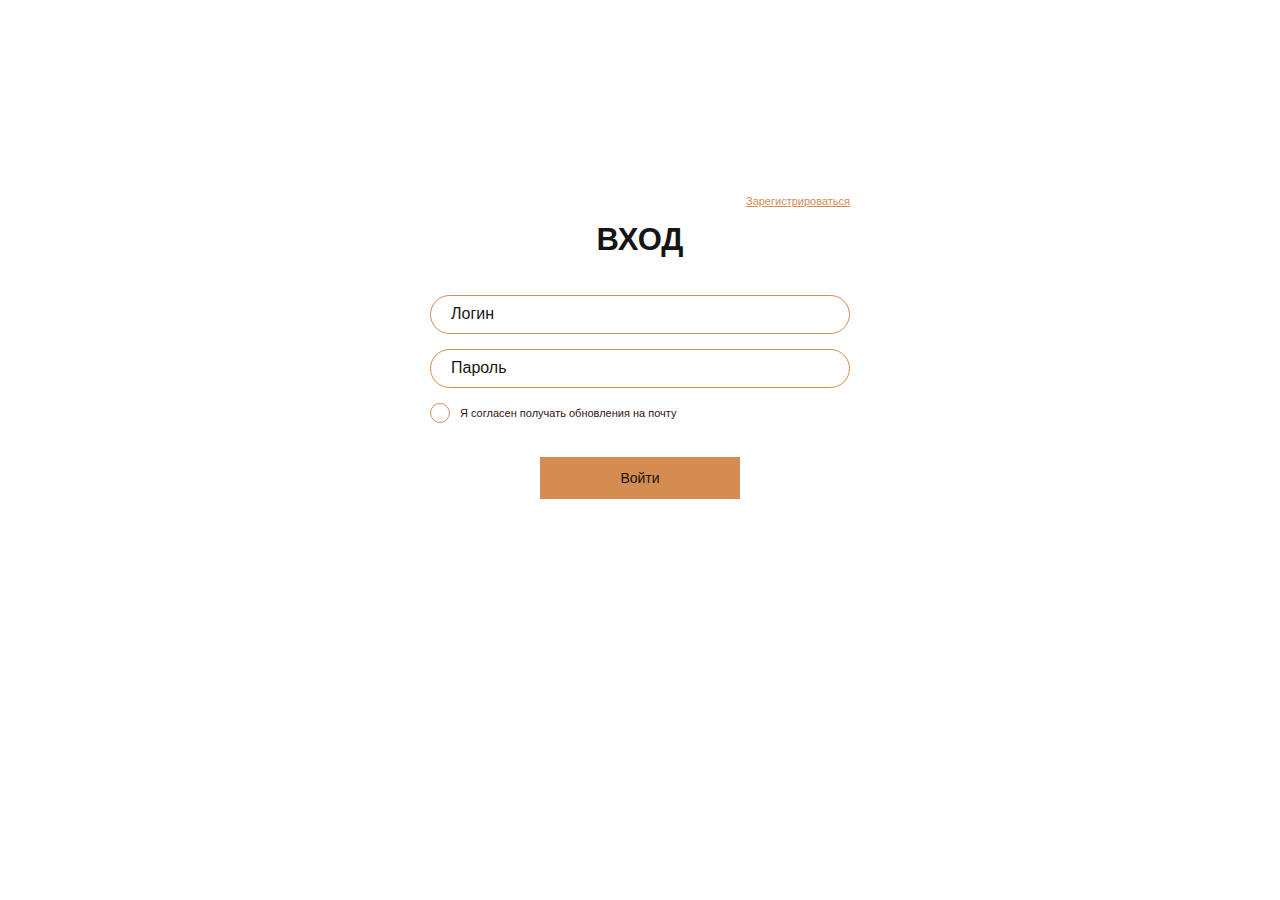
==== index.html @ 60647ccf "добавил логику JS" ====
<!DOCTYPE html>
<html lang="en">
  <head>
    <meta charset="UTF-8" />
    <meta http-equiv="X-UA-Compatible" content="IE=edge" />
    <meta name="viewport" content="width=device-width, initial-scale=1.0" />
    <link rel="stylesheet" href="/css/style.css" />
    <title>Document</title>
  </head>
  <body>
    <div class="entry" id="entry">
      <div class="entry-container">
        <form class="entry-form" action="" id="entry-form">
          <h1 class="entry-form__title">Вход</h1>
          <a
            class="entry-form__registration-link"
            href="/"
            id="entry-form__registration-link"
            >Зарегистрироваться</a
          >

          <div class="entry-form__input-block">
            <input
              class="entry-form__input entry-form__input--login"
              id="entry-form__input--login"
              type="email"
              placeholder="Логин" />

            <span
              class="entry-form__error entry-form__error--empty-log"
              id="entry-form__error--empty-log">
              Поле не должно быть пустым
            </span>
          </div>

          <div class="entry-form__input-block">
            <input
              class="entry-form__input entry-form__input--password"
              id="entry-form__input--password"
              type="password"
              placeholder="Пароль" />

            <span
              class="entry-form__error entry-form__error--empty-pass"
              id="entry-form__error--empty-pass">
              Поле не должно быть пустым
            </span>
          </div>

          <div class="entry-form__input-block entry-form__input-block--check">
            <input
              class="entry-form__input entry-form__input--checkbox"
              type="checkbox"
              id="entry-form__input--checkbox" />

            <label class="entry-form__label" for="entry-form__input--checkbox"
              >Я согласен получать обновления на почту</label
            >

            <span
              class="entry-form__error entry-form__error--empty-check"
              id="entry-form__error--empty-check">
              Поле не должно быть пустым
            </span>

            <span
              class="entry-form__error entry-form__error--wrong"
              id="entry-form__error--wrong">
              Логин или пароль неверен
            </span>
          </div>

          <button class="entry-form__btn" id="entry-form__btn">Войти</button>
        </form>
      </div>
    </div>

    <div class="registration" id="registration">
      <div class="registration-container">
        <form class="registration-form" action="" id="registration-form">
          <h1 class="registration-form__title">Регистрация</h1>
          <a
            class="registration-form__entry-link"
            href="/"
            id="registration-form__entry-link"
            >Авторизоваться</a
          >

          <div class="registration-form__input-block">
            <input
              class="registration-form__input registration-form__input--login"
              type="email"
              placeholder="Логин"
              id="registration-form__input--login" />

            <span
              class="registration-form__error registration-form__error--empty-log"
              id="registration-form__error--empty-log">
              Поле не должно быть пустым
            </span>

            <span
              class="registration-form__error registration-form__error--length-log"
              id="registration-form__error--length-log"
              >Логин должен содержать не менее 4-х символов</span
            >

            <span
            class="registration-form__error registration-form__error--valid-log"
            id="registration-form__error--valid-log"
            >Email невалидный</span
          >
          </div>

          <div class="registration-form__input-block">
            <input
              class="registration-form__input registration-form__input--pass"
              type="password"
              placeholder="Пароль"
              id="registration-form__input--pass" />

            <span
              class="registration-form__error registration-form__error--empty-pass"
              id="registration-form__error--empty-pass">
              Поле не должно быть пустым
            </span>

            <span
              class="registration-form__error registration-form__error--length-pass"
              id="registration-form__error--length-pass"
              >Пароль должен содержать не менее 4-х символов</span
            >
          </div>

          <div
            class="registration-form__input-block registration-form__input-block--check">
            <input
              class="registration-form__input registration-form__input--checkbox"
              type="checkbox"
              id="registration-form__input--checkbox" />

            <label
              class="registration-form__label"
              for="registration-form__input--checkbox"
              >Я согласен получать обновления на почту</label
            >

            <span
              class="registration-form__error registration-form__error--empty-check"
              id="registration-form__error--empty-check">
              Поле не должно быть пустым
            </span>
          </div>

          <button class="registration-form__btn" id="registration-form__btn">
            Зарегистрироваться
          </button>
        </form>
      </div>
    </div>
  </body>
  <script src="/scripts/index.js"></script>
</html>
---- css/style.css ----
body {
  background-image: url(/images/entry/entry_background.svg);
  background-repeat: no-repeat;
  background-position: center;
  background-attachment: fixed;
  background-size: cover;
}

@font-face {
  font-family: "Montserrat-Thin";
  src: url("/fonts/Montserrat-Thin.ttf");
}
@font-face {
  font-family: "Montserrat-Light";
  src: url("/fonts/Montserrat-Light.ttf");
}
@font-face {
  font-family: "Montserrat-Regular";
  src: url("/fonts/Montserrat-Regular.ttf");
}
@font-face {
  font-family: "Montserrat-Medium";
  src: url("/fonts/Montserrat-Medium.ttf");
}
@font-face {
  font-family: "Montserrat-Bold";
  src: url("/fonts/Montserrat-Bold.ttf");
}
.entry {
  display: block;
  position: fixed;
  top: 40%;
  left: 50%;
  transform: translate(-50%, -50%);
}
.entry-container {
  width: 460px;
}
.entry-form {
  padding: 35px 20px;
  position: relative;
  background-color: white;
}
.entry-form__title {
  margin: 0 0 36px;
  text-align: center;
  font-family: "Montserrat-Bold", sans-serif;
  font-style: normal;
  font-weight: 700;
  font-size: 31px;
  line-height: 38px;
  text-transform: uppercase;
  color: #161516;
}
.entry-form__registration-link {
  top: 9px;
  right: 20px;
  position: absolute;
  font-family: "Montserrat-Light", sans-serif;
  font-style: normal;
  font-weight: 300;
  font-size: 11px;
  line-height: 13px;
  text-decoration: underline;
  color: #d58c51;
}
.entry-form__input-block {
  position: relative;
}
.entry-form__input-block--check {
  margin-bottom: 30px;
}
.entry-form__input {
  display: block;
  margin-bottom: 15px;
  box-sizing: border-box;
  width: 100%;
  height: 39px;
  border: 1px solid #d58c51;
  border-radius: 61px;
  text-indent: 18px;
}
.entry-form__input--checkbox {
  position: absolute;
  z-index: -1;
  opacity: 0;
}
.entry-form__input--checkbox + label {
  display: inline-flex;
  align-items: center;
  -webkit-user-select: none;
     -moz-user-select: none;
      -ms-user-select: none;
          user-select: none;
}
.entry-form__input--checkbox + label::before {
  cursor: pointer;
  content: "";
  display: inline-block;
  width: 18px;
  height: 18px;
  flex-shrink: 0;
  flex-grow: 0;
  border: 1px solid #d58c51;
  border-radius: 50px;
  margin-right: 10px;
  background-repeat: no-repeat;
  background-position: center center;
  background-size: 50% 50%;
}
.entry-form__input--checkbox:checked + label::before {
  background-image: url(/images/entry/check_mark.png);
  background-size: 12px;
}
.entry-form__input::-moz-placeholder {
  font-family: "Montserrat-Regular", sans-serif;
  font-style: normal;
  font-weight: 400;
  font-size: 16px;
  line-height: 20px;
  color: #161516;
}
.entry-form__input:-ms-input-placeholder {
  font-family: "Montserrat-Regular", sans-serif;
  font-style: normal;
  font-weight: 400;
  font-size: 16px;
  line-height: 20px;
  color: #161516;
}
.entry-form__input::placeholder {
  font-family: "Montserrat-Regular", sans-serif;
  font-style: normal;
  font-weight: 400;
  font-size: 16px;
  line-height: 20px;
  color: #161516;
}
.entry-form__input:focus {
  outline: none;
}
.entry-form__error {
  position: absolute;
  top: 41px;
  left: 20px;
  font-family: "Montserrat-Regular", sans-serif;
  font-style: normal;
  font-weight: 400;
  font-size: 10px;
  line-height: 10px;
  color: #ff0b0b;
}
.entry-form__error--empty-log {
  display: none;
}
.entry-form__error--empty-pass {
  display: none;
}
.entry-form__error--empty-check {
  display: none;
  top: 25px;
}
.entry-form__error--wrong {
  display: none;
  top: 30px;
  left: 110px;
  font-size: 14px;
}
.entry-form__label {
  font-family: "Montserrat-Regular", sans-serif;
  font-style: normal;
  font-weight: 400;
  font-size: 11px;
  line-height: 13px;
  color: #301411;
}
.entry-form__btn {
  display: block;
  margin: 0 auto;
  width: 200px;
  height: 42px;
  border: none;
  background: #d58c51;
  font-family: "Montserrat-Regular", sans-serif;
  font-style: normal;
  font-weight: 400;
  font-size: 14px;
  line-height: 17px;
  color: #131313;
}

.registration {
  display: none;
  position: fixed;
  top: 40%;
  left: 50%;
  transform: translate(-50%, -50%);
}
.registration-container {
  width: 460px;
}
.registration-form {
  padding: 35px 20px;
  position: relative;
  background-color: white;
}
.registration-form__title {
  margin: 0 0 36px;
  text-align: center;
  font-family: "Montserrat-Bold", sans-serif;
  font-style: normal;
  font-weight: 700;
  font-size: 31px;
  line-height: 38px;
  text-transform: uppercase;
  color: #161516;
}
.registration-form__entry-link {
  top: 9px;
  right: 20px;
  position: absolute;
  font-family: "Montserrat-Light", sans-serif;
  font-style: normal;
  font-weight: 300;
  font-size: 11px;
  line-height: 13px;
  text-decoration: underline;
  color: #d58c51;
}
.registration-form__input-block {
  position: relative;
}
.registration-form__input-block--check {
  margin-bottom: 30px;
}
.registration-form__input {
  display: block;
  margin-bottom: 15px;
  box-sizing: border-box;
  width: 100%;
  height: 39px;
  border: 1px solid #d58c51;
  border-radius: 61px;
  text-indent: 18px;
}
.registration-form__input--checkbox {
  position: absolute;
  z-index: -1;
  opacity: 0;
}
.registration-form__input--checkbox + label {
  display: inline-flex;
  align-items: center;
  -webkit-user-select: none;
     -moz-user-select: none;
      -ms-user-select: none;
          user-select: none;
}
.registration-form__input--checkbox + label::before {
  cursor: pointer;
  content: "";
  display: inline-block;
  width: 18px;
  height: 18px;
  flex-shrink: 0;
  flex-grow: 0;
  border: 1px solid #d58c51;
  border-radius: 50px;
  margin-right: 10px;
  background-repeat: no-repeat;
  background-position: center center;
  background-size: 50% 50%;
}
.registration-form__input--checkbox:checked + label::before {
  background-image: url(/images/entry/check_mark.png);
  background-size: 12px;
}
.registration-form__input::-moz-placeholder {
  font-family: "Montserrat-Regular", sans-serif;
  font-style: normal;
  font-weight: 400;
  font-size: 16px;
  line-height: 20px;
  color: #161516;
}
.registration-form__input:-ms-input-placeholder {
  font-family: "Montserrat-Regular", sans-serif;
  font-style: normal;
  font-weight: 400;
  font-size: 16px;
  line-height: 20px;
  color: #161516;
}
.registration-form__input::placeholder {
  font-family: "Montserrat-Regular", sans-serif;
  font-style: normal;
  font-weight: 400;
  font-size: 16px;
  line-height: 20px;
  color: #161516;
}
.registration-form__input:focus {
  outline: none;
}
.registration-form__error {
  position: absolute;
  top: 41px;
  left: 20px;
  font-family: "Montserrat-Regular", sans-serif;
  font-style: normal;
  font-weight: 400;
  font-size: 10px;
  line-height: 10px;
  color: #ff0b0b;
}
.registration-form__error--empty-log {
  display: none;
}
.registration-form__error--empty-pass {
  display: none;
}
.registration-form__error--empty-check {
  display: none;
  top: 25px;
}
.registration-form__error--length-log {
  display: none;
}
.registration-form__error--length-pass {
  display: none;
}
.registration-form__error--valid-log {
  display: none;
}
.registration-form__label {
  font-family: "Montserrat-Regular", sans-serif;
  font-style: normal;
  font-weight: 400;
  font-size: 11px;
  line-height: 13px;
  color: #301411;
}
.registration-form__btn {
  display: block;
  margin: 0 auto;
  width: 200px;
  height: 42px;
  border: none;
  background: #d58c51;
  font-family: "Montserrat-Regular", sans-serif;
  font-style: normal;
  font-weight: 400;
  font-size: 14px;
  line-height: 17px;
  color: #131313;
}/*# sourceMappingURL=style.css.map */
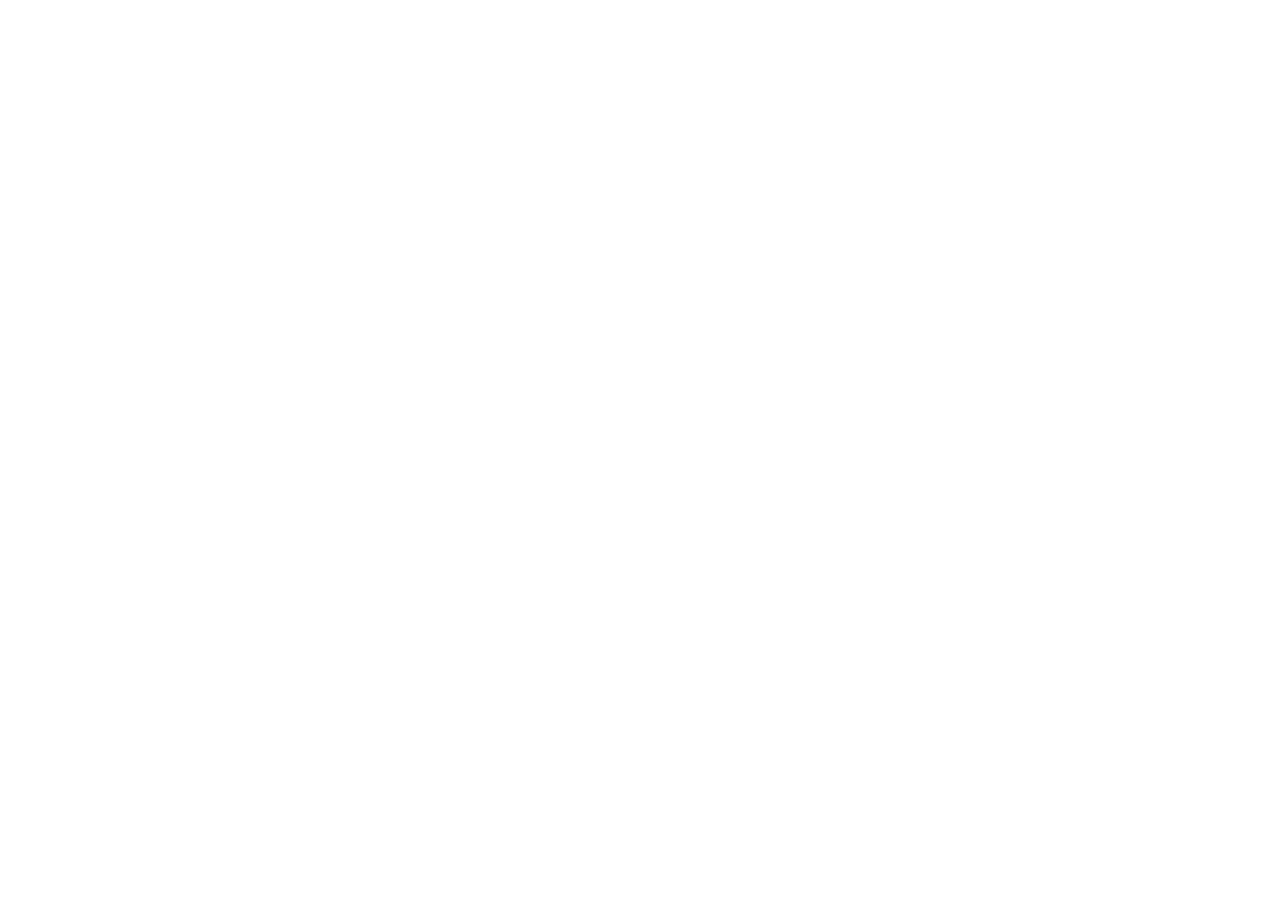
==== commit d77b5b2e: "сделать логику добавления товара в корзину и изменения кол-ва в корзине" ====
--- a/index.html
+++ b/index.html
@@ -8,156 +8,8 @@
     <title>Document</title>
   </head>
   <body>
-    <div class="entry" id="entry">
-      <div class="entry-container">
-        <form class="entry-form" action="" id="entry-form">
-          <h1 class="entry-form__title">Вход</h1>
-          <a
-            class="entry-form__registration-link"
-            href="/"
-            id="entry-form__registration-link"
-            >Зарегистрироваться</a
-          >
-
-          <div class="entry-form__input-block">
-            <input
-              class="entry-form__input entry-form__input--login"
-              id="entry-form__input--login"
-              type="email"
-              placeholder="Логин" />
-
-            <span
-              class="entry-form__error entry-form__error--empty-log"
-              id="entry-form__error--empty-log">
-              Поле не должно быть пустым
-            </span>
-          </div>
-
-          <div class="entry-form__input-block">
-            <input
-              class="entry-form__input entry-form__input--password"
-              id="entry-form__input--password"
-              type="password"
-              placeholder="Пароль" />
-
-            <span
-              class="entry-form__error entry-form__error--empty-pass"
-              id="entry-form__error--empty-pass">
-              Поле не должно быть пустым
-            </span>
-          </div>
-
-          <div class="entry-form__input-block entry-form__input-block--check">
-            <input
-              class="entry-form__input entry-form__input--checkbox"
-              type="checkbox"
-              id="entry-form__input--checkbox" />
-
-            <label class="entry-form__label" for="entry-form__input--checkbox"
-              >Я согласен получать обновления на почту</label
-            >
-
-            <span
-              class="entry-form__error entry-form__error--empty-check"
-              id="entry-form__error--empty-check">
-              Поле не должно быть пустым
-            </span>
-
-            <span
-              class="entry-form__error entry-form__error--wrong"
-              id="entry-form__error--wrong">
-              Логин или пароль неверен
-            </span>
-          </div>
-
-          <button class="entry-form__btn" id="entry-form__btn">Войти</button>
-        </form>
-      </div>
-    </div>
-
-    <div class="registration" id="registration">
-      <div class="registration-container">
-        <form class="registration-form" action="" id="registration-form">
-          <h1 class="registration-form__title">Регистрация</h1>
-          <a
-            class="registration-form__entry-link"
-            href="/"
-            id="registration-form__entry-link"
-            >Авторизоваться</a
-          >
-
-          <div class="registration-form__input-block">
-            <input
-              class="registration-form__input registration-form__input--login"
-              type="email"
-              placeholder="Логин"
-              id="registration-form__input--login" />
-
-            <span
-              class="registration-form__error registration-form__error--empty-log"
-              id="registration-form__error--empty-log">
-              Поле не должно быть пустым
-            </span>
-
-            <span
-              class="registration-form__error registration-form__error--length-log"
-              id="registration-form__error--length-log"
-              >Логин должен содержать не менее 4-х символов</span
-            >
-
-            <span
-            class="registration-form__error registration-form__error--valid-log"
-            id="registration-form__error--valid-log"
-            >Email невалидный</span
-          >
-          </div>
-
-          <div class="registration-form__input-block">
-            <input
-              class="registration-form__input registration-form__input--pass"
-              type="password"
-              placeholder="Пароль"
-              id="registration-form__input--pass" />
-
-            <span
-              class="registration-form__error registration-form__error--empty-pass"
-              id="registration-form__error--empty-pass">
-              Поле не должно быть пустым
-            </span>
-
-            <span
-              class="registration-form__error registration-form__error--length-pass"
-              id="registration-form__error--length-pass"
-              >Пароль должен содержать не менее 4-х символов</span
-            >
-          </div>
-
-          <div
-            class="registration-form__input-block registration-form__input-block--check">
-            <input
-              class="registration-form__input registration-form__input--checkbox"
-              type="checkbox"
-              id="registration-form__input--checkbox" />
-
-            <label
-              class="registration-form__label"
-              for="registration-form__input--checkbox"
-              >Я согласен получать обновления на почту</label
-            >
-
-            <span
-              class="registration-form__error registration-form__error--empty-check"
-              id="registration-form__error--empty-check">
-              Поле не должно быть пустым
-            </span>
-          </div>
-
-          <button class="registration-form__btn" id="registration-form__btn">
-            Зарегистрироваться
-          </button>
-        </form>
-      </div>
-    </div>
+    <div></div>
+    <div></div>
+    <div></div>
   </body>
-  <script src="/scripts/index.js"></script>
 </html>
--- a/css/style.css
+++ b/css/style.css
@@ -1,11 +1,3 @@
-body {
-  background-image: url(/images/entry/entry_background.svg);
-  background-repeat: no-repeat;
-  background-position: center;
-  background-attachment: fixed;
-  background-size: cover;
-}
-
 @font-face {
   font-family: "Montserrat-Thin";
   src: url("/fonts/Montserrat-Thin.ttf");
@@ -189,6 +181,14 @@
   color: #131313;
 }
 
+.entry-body {
+  background-image: url(/images/entry/entry_background.svg);
+  background-repeat: no-repeat;
+  background-position: center;
+  background-attachment: fixed;
+  background-size: cover;
+}
+
 .registration {
   display: none;
   position: fixed;
@@ -353,4 +353,496 @@
   font-size: 14px;
   line-height: 17px;
   color: #131313;
+}
+
+.body-menu {
+  background: #161516;
+}
+
+.header {
+  margin: 35px 0 75px;
+  padding-top: 10px;
+  background: #161516;
+  position: -webkit-sticky;
+  position: sticky;
+  z-index: 3;
+  top: 0;
+}
+.header-container {
+  display: flex;
+  justify-content: space-between;
+  align-items: center;
+  max-width: 1300px;
+  margin: 0 auto;
+}
+.header__btn-back {
+  display: none;
+  width: 32px;
+  height: 32px;
+  border: 1px solid #d58c51;
+  border-radius: 50px;
+  background-image: url(/images/basket/btn_back.svg);
+  background-position: center;
+  background-color: transparent;
+}
+.header__title {
+  margin: 0;
+  font-family: "Montserrat-Bold", sans-serif;
+  font-style: normal;
+  font-weight: 700;
+  font-size: 31px;
+  line-height: 38px;
+  text-transform: uppercase;
+  color: #ffffff;
+}
+.header__title--basket {
+  display: none;
+}
+.header__right-block {
+  display: flex;
+  align-items: center;
+  gap: 20px;
+}
+.header__basket {
+  display: flex;
+  align-items: center;
+  gap: 20px;
+}
+.header__list {
+  display: block;
+  text-align: end;
+}
+.header__amount-number {
+  font-family: "Montserrat-Medium", sans-serif;
+  font-style: normal;
+  font-weight: 500;
+  font-size: 17px;
+  line-height: 21px;
+  text-align: right;
+  color: #ffffff;
+}
+.header__amount-text {
+  padding-left: 5px;
+  font-family: "Montserrat-Medium", sans-serif;
+  font-style: normal;
+  font-weight: 500;
+  font-size: 17px;
+  line-height: 21px;
+  text-align: right;
+  color: #ffffff;
+}
+.header__sum-text {
+  font-family: "Montserrat-Medium", sans-serif;
+  font-style: normal;
+  font-weight: 500;
+  font-size: 17px;
+  line-height: 21px;
+  text-align: right;
+  color: #ffffff;
+}
+.header__sum-cost {
+  padding-left: 8px;
+  font-family: "Montserrat-Medium", sans-serif;
+  font-style: normal;
+  font-weight: 500;
+  font-size: 17px;
+  line-height: 21px;
+  text-align: right;
+  color: #ffffff;
+}
+.header__rubles {
+  padding-left: 8px;
+  font-family: "Montserrat-Medium", sans-serif;
+  font-style: normal;
+  font-weight: 500;
+  font-size: 17px;
+  line-height: 21px;
+  text-align: right;
+  color: #ffffff;
+}
+.header__basket-link {
+  display: block;
+}
+.header__logout-btn {
+  width: 200px;
+  height: 42px;
+  border: 1px solid #d58c51;
+  background: #161516;
+  font-family: "Montserrat-Regular", sans-serif;
+  font-style: normal;
+  font-weight: 400;
+  font-size: 14px;
+  line-height: 17px;
+  color: #d58c51;
+}
+
+.menu {
+  display: block;
+}
+.menu-container {
+  display: flex;
+  flex-wrap: wrap;
+  justify-content: center;
+  max-width: 1300px;
+  margin: 0 auto;
+  gap: 15px;
+}
+.menu__dish {
+  position: relative;
+  width: 312px;
+  height: 552px;
+  box-sizing: border-box;
+  margin-bottom: 20px;
+  padding: 43px 20px 32px;
+  border: 1px solid #d58c51;
+}
+.menu__dish-img {
+  margin-bottom: 30px;
+}
+.menu__dish-title {
+  margin: 0 0 10px;
+  font-family: "Montserrat-Medium", sans-serif;
+  font-style: normal;
+  font-weight: 500;
+  font-size: 17px;
+  line-height: 21px;
+  color: #ffffff;
+}
+.menu__dish-description {
+  margin: 0;
+  font-family: "Montserrat-Regular", sans-serif;
+  font-style: normal;
+  font-weight: 400;
+  font-size: 14px;
+  line-height: 17px;
+  color: #ffffff;
+}
+.menu__dish-price {
+  display: flex;
+  gap: 140px;
+  align-items: center;
+  position: absolute;
+  bottom: 35px;
+}
+.menu__dish-cost {
+  font-family: "Montserrat-Medium", sans-serif;
+  font-style: normal;
+  font-weight: 500;
+  font-size: 17px;
+  line-height: 21px;
+  color: #ffffff;
+}
+.menu__dish-weight {
+  font-family: "Montserrat-Regular", sans-serif;
+  font-style: normal;
+  font-weight: 400;
+  font-size: 14px;
+  line-height: 17px;
+  color: #ffffff;
+}
+.menu__dish-add {
+  width: 30px;
+  height: 30px;
+  background: #161516;
+  background-image: url(/images/menu/add_btn.svg);
+  border: 2px solid white;
+  border-radius: 50px;
+  background-position: center;
+}
+.menu__dish-add:hover {
+  background-color: #d58c51;
+}
+
+.basket {
+  display: none;
+}
+.basket-container {
+  max-width: 1300px;
+  margin: 0 auto;
+}
+.basket-list {
+  max-width: 1000px;
+  margin: 0 auto;
+}
+.basket-dish {
+  display: flex;
+  justify-content: space-between;
+  align-items: center;
+  margin-bottom: 30px;
+}
+.basket-dish__left-block {
+  display: flex;
+  align-items: center;
+  gap: 100px;
+}
+.basket-dish__img {
+  width: 122px;
+  height: 122px;
+}
+.basket-dish__title {
+  font-family: "Montserrat-Medium", sans-serif;
+  font-style: normal;
+  font-weight: 500;
+  font-size: 17px;
+  line-height: 21px;
+  color: #ffffff;
+}
+.basket-dish__right-block {
+  display: flex;
+  align-items: center;
+  gap: 15px;
+}
+.basket-dish__amount {
+  font-family: "Montserrat-Regular", sans-serif;
+  font-style: normal;
+  font-weight: 400;
+  font-size: 18px;
+  line-height: 22px;
+  color: #d58c51;
+}
+.basket-dish__plus {
+  width: 30px;
+  height: 30px;
+  background: #161516;
+  background-image: url(/images/basket/btn_plus.png);
+  border: 2px solid #d58c51;
+  border-radius: 50px;
+  background-position: center;
+}
+.basket-dish__plus:hover {
+  width: 30px;
+  height: 30px;
+  background: #d58c51;
+  background-image: url(/images/basket/btn_plus-hover.png);
+  border: 2px solid white;
+  border-radius: 50px;
+  background-position: center;
+}
+.basket-dish__amount-number {
+  width: 30px;
+  text-align: center;
+  font-family: "Montserrat-Regular", sans-serif;
+  font-style: normal;
+  font-weight: 400;
+  font-size: 18px;
+  line-height: 22px;
+  color: #d58c51;
+}
+.basket-dish__minus {
+  width: 30px;
+  height: 30px;
+  background: #161516;
+  background-image: url(/images/basket/btn_minus.png);
+  border: 2px solid #d58c51;
+  border-radius: 50px;
+  background-position: center;
+}
+.basket-dish__minus:hover {
+  width: 30px;
+  height: 30px;
+  background: #d58c51;
+  background-image: url(/images/basket/btn_minus-hover.png);
+  border: 2px solid white;
+  border-radius: 50px;
+  background-position: center;
+}
+.basket-dish__unit {
+  font-family: "Montserrat-Regular", sans-serif;
+  font-style: normal;
+  font-weight: 400;
+  font-size: 18px;
+  line-height: 22px;
+  color: #d58c51;
+}
+.basket-dish__price-text {
+  font-family: "Montserrat-Regular", sans-serif;
+  font-style: normal;
+  font-weight: 400;
+  font-size: 18px;
+  line-height: 22px;
+  color: #d58c51;
+}
+.basket-dish__price {
+  font-family: "Montserrat-Regular", sans-serif;
+  font-style: normal;
+  font-weight: 400;
+  font-size: 18px;
+  line-height: 22px;
+  color: #d58c51;
+}
+.basket-dish__rubles {
+  font-family: "Montserrat-Regular", sans-serif;
+  font-style: normal;
+  font-weight: 400;
+  font-size: 18px;
+  line-height: 22px;
+  color: #d58c51;
+}
+.basket-dish__sum-text {
+  font-family: "Montserrat-Regular", sans-serif;
+  font-style: normal;
+  font-weight: 400;
+  font-size: 18px;
+  line-height: 22px;
+  color: #d58c51;
+}
+.basket-dish__sum {
+  font-family: "Montserrat-Regular", sans-serif;
+  font-style: normal;
+  font-weight: 400;
+  font-size: 18px;
+  line-height: 22px;
+  color: #d58c51;
+}
+.basket-dish__btn-del {
+  width: 30px;
+  height: 30px;
+  background-image: url(/images/basket/btn_del.png);
+  background-position: center;
+  border: 2px solid #d58c51;
+  border-radius: 50px;
+  background-color: #161516;
+  background-size: 17px;
+  background-repeat: no-repeat;
+}
+.basket-dish__btn-del:hover {
+  width: 30px;
+  height: 30px;
+  background-image: url(/images/basket/btn_del-hover.png);
+  background-position: center;
+  border: 2px solid white;
+  border-radius: 50px;
+  background-color: #d58c51;
+  background-size: 17px;
+  background-repeat: no-repeat;
+}
+.basket-order {
+  display: flex;
+  justify-content: center;
+  align-items: center;
+  position: -webkit-sticky;
+  position: sticky;
+  gap: 360px;
+  background: #161516;
+  z-index: 3;
+  bottom: 0;
+  padding: 25px 0;
+}
+.basket-order__title {
+  margin-right: 16px;
+  font-family: "Montserrat-Regular", sans-serif;
+  font-style: normal;
+  font-weight: 400;
+  font-size: 21px;
+  line-height: 26px;
+  text-transform: uppercase;
+  color: #ffffff;
+}
+.basket-order__sum {
+  font-family: "Montserrat-Regular", sans-serif;
+  font-style: normal;
+  font-weight: 400;
+  font-size: 18px;
+  line-height: 22px;
+  color: #d58c51;
+}
+.basket-order__sum-rubles {
+  font-family: "Montserrat-Regular", sans-serif;
+  font-style: normal;
+  font-weight: 400;
+  font-size: 18px;
+  line-height: 22px;
+  color: #d58c51;
+}
+.basket-order__btn-order {
+  width: 200px;
+  height: 42px;
+  background-color: #d58c51;
+  font-family: "Montserrat-Regular", sans-serif;
+  font-style: normal;
+  font-weight: 400;
+  font-size: 14px;
+  line-height: 17px;
+  color: #131313;
+}
+
+.line {
+  display: none;
+  margin: -10px 0px 0px 0px;
+  width: 100%;
+  border-color: #d58c51;
+  position: -webkit-sticky;
+  position: sticky;
+  z-index: 3;
+  bottom: 92px;
+}
+
+.info {
+  display: none;
+  padding-top: 50px;
+}
+.info-container {
+  max-width: 1300px;
+  margin: 0 auto;
+}
+.info-main {
+  display: flex;
+  justify-content: center;
+  align-items: center;
+  gap: 200px;
+}
+.info-main__dish-img {
+  width: 501px;
+  height: 503px;
+}
+.info-dish__title {
+  margin-bottom: 21px;
+  font-family: "Montserrat-Medium", sans-serif;
+  font-style: normal;
+  font-weight: 500;
+  font-size: 30px;
+  line-height: 37px;
+  color: #d58c51;
+}
+.info-dish__description {
+  margin-bottom: 50px;
+  font-family: "Montserrat-Regular", sans-serif;
+  font-style: normal;
+  font-weight: 400;
+  font-size: 14px;
+  line-height: 17px;
+  color: #ffffff;
+}
+.info-dish__order {
+  display: flex;
+  align-items: center;
+  gap: 68px;
+}
+.info-dish__cost {
+  font-family: "Montserrat-Medium", sans-serif;
+  font-style: normal;
+  font-weight: 500;
+  font-size: 23px;
+  line-height: 28px;
+  color: #ffffff;
+}
+.info-dish__weight {
+  font-family: "Montserrat-Regular", sans-serif;
+  font-style: normal;
+  font-weight: 400;
+  font-size: 18px;
+  line-height: 22px;
+  color: #ffffff;
+}
+.info-dish__add-btn {
+  width: 200px;
+  height: 42px;
+  background: #d58c51;
+  font-family: "Montserrat-Regular", sans-serif;
+  font-style: normal;
+  font-weight: 400;
+  font-size: 14px;
+  line-height: 17px;
+  border: none;
+  color: #131313;
 }/*# sourceMappingURL=style.css.map */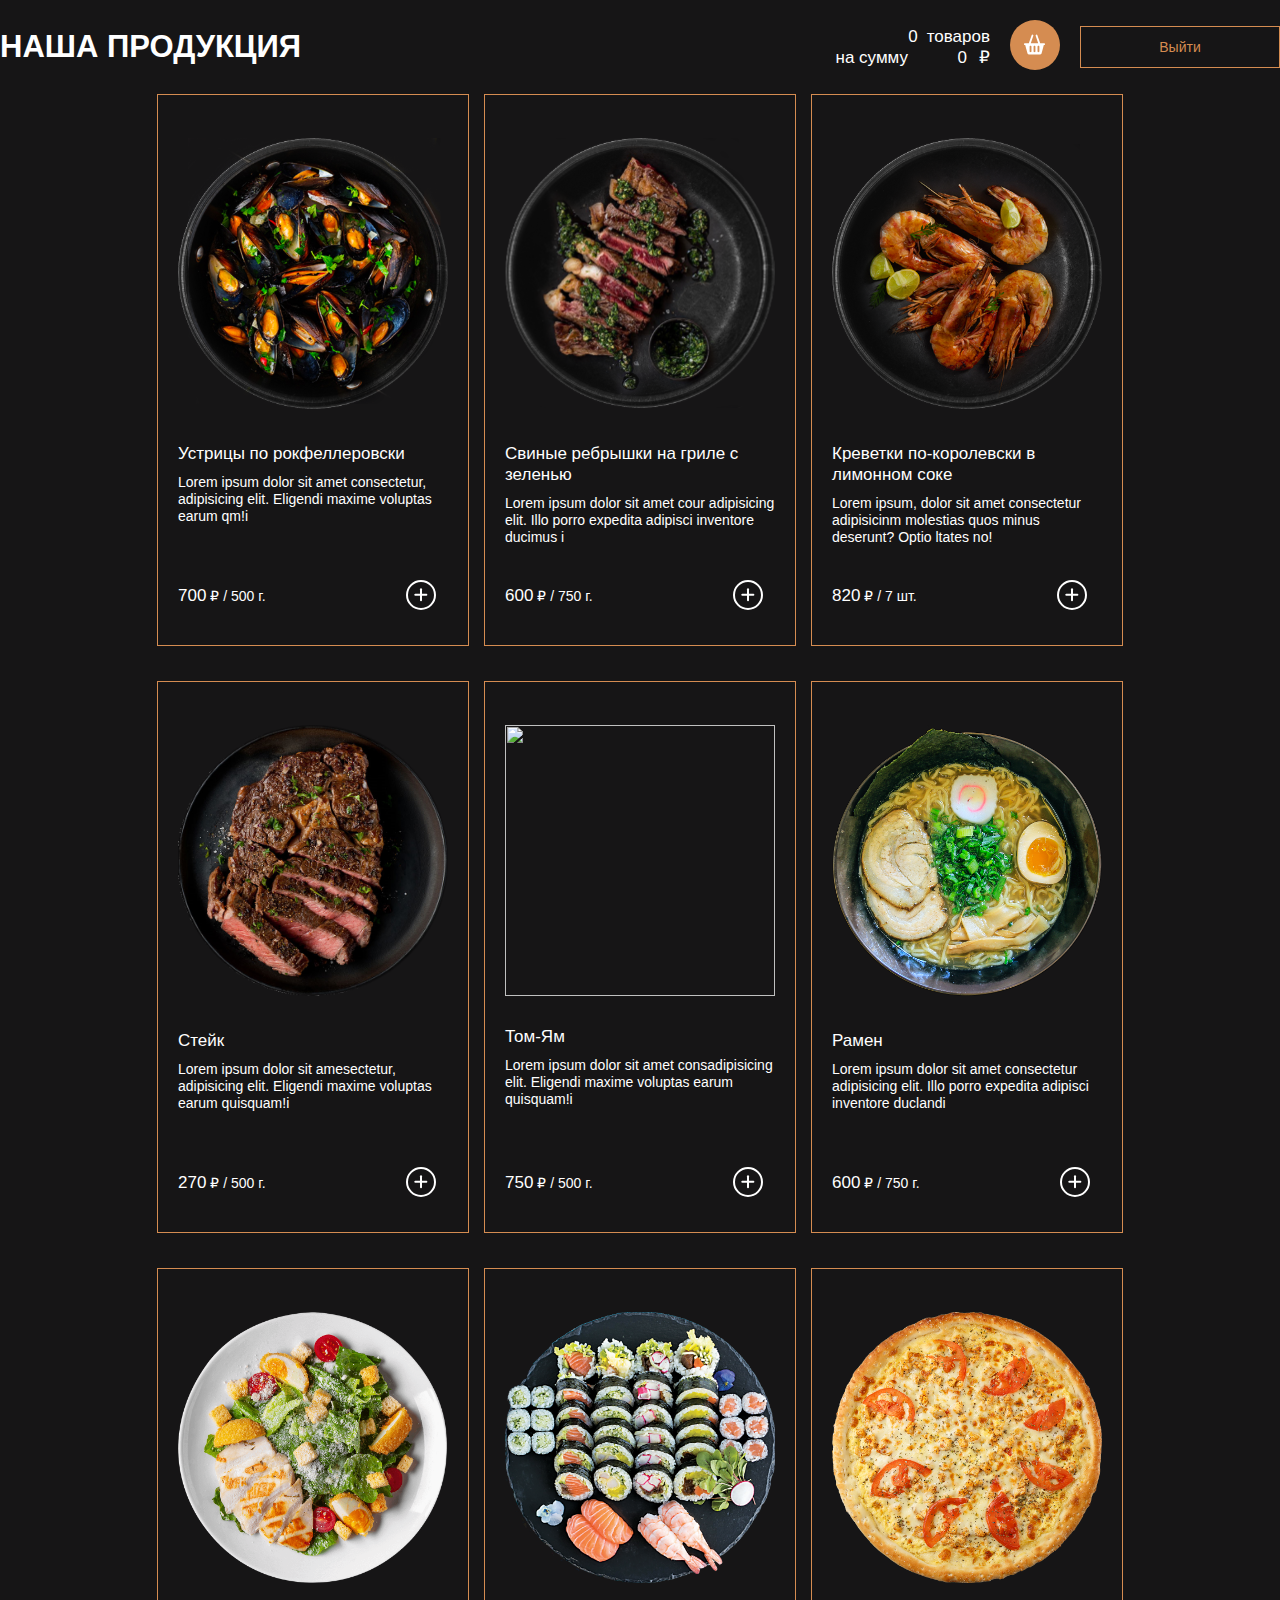
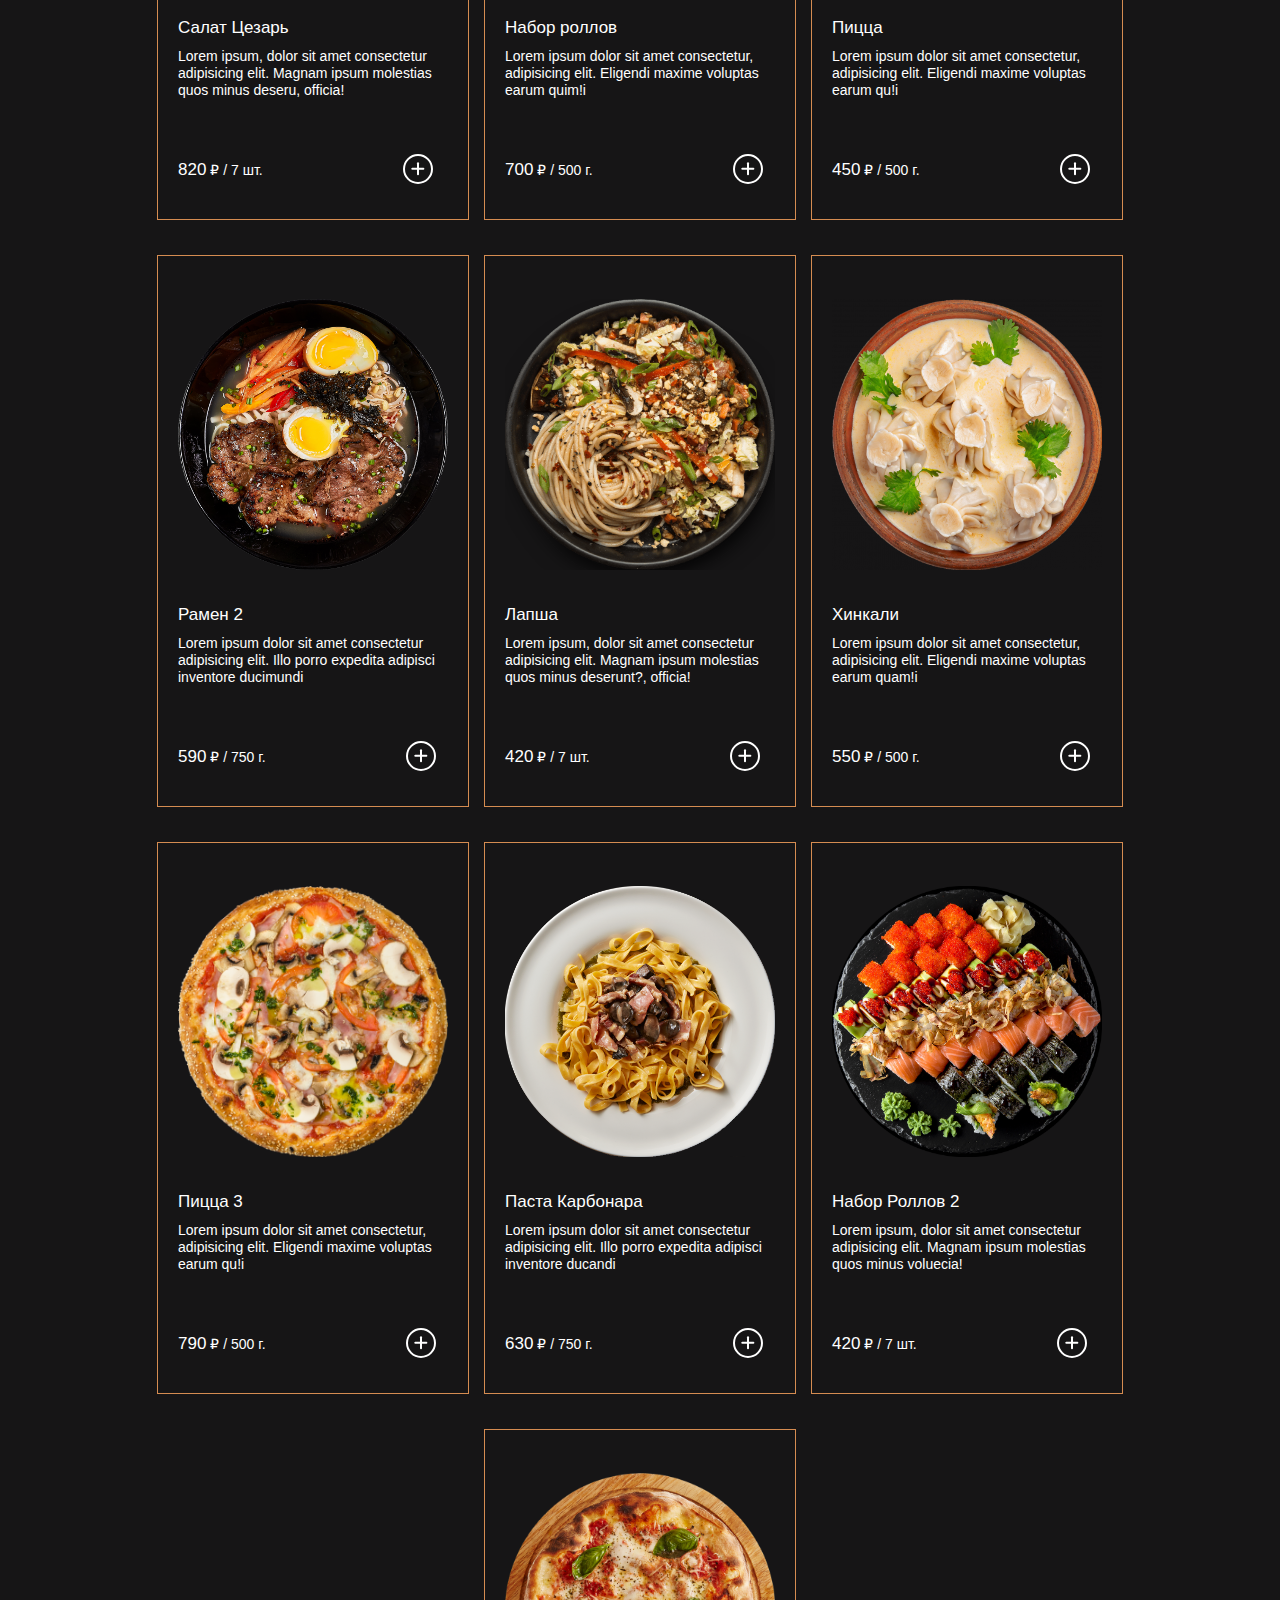
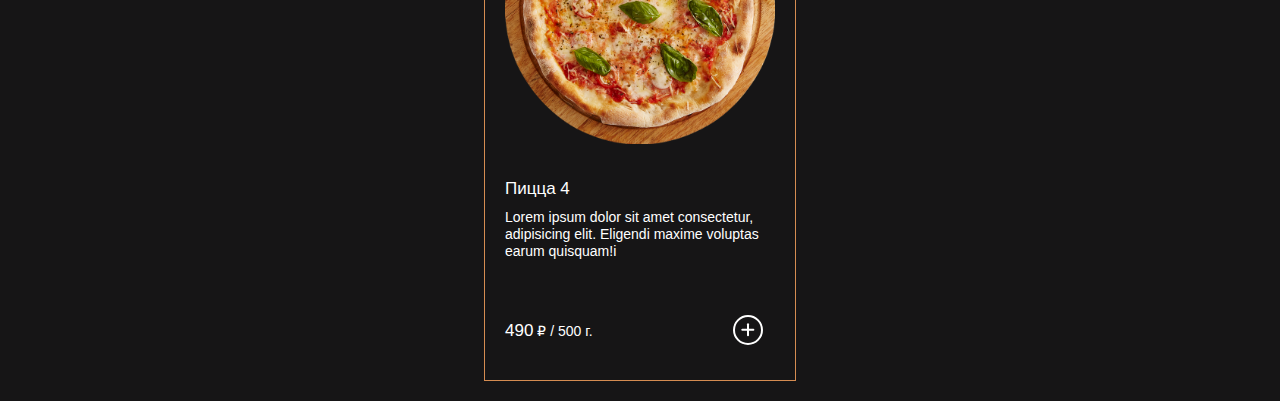
==== commit ba8771d2: "1) доделал счетчик + счетчик общей суммы. 2) Отслеживание пустой корзины. 3) Рендер блюд из файла js" ====
--- a/index.html
+++ b/index.html
@@ -7,9 +7,115 @@
     <link rel="stylesheet" href="/css/style.css" />
     <title>Document</title>
   </head>
-  <body>
-    <div></div>
-    <div></div>
-    <div></div>
+  <body class="body-menu body-info body-basket">
+    <header class="header">
+      <div class="header-container">
+        <button class="header__btn-back"></button>
+        <h1 class="header__title">наша продукция</h1>
+        <h1 class="header__title header__title--basket">
+          Корзина с выбранными товарами
+        </h1>
+
+        <div class="header__right-block">
+          <div class="header__basket">
+            <div class="header__list">
+              <div class="header__amount">
+                <span class="header__amount-number" data-counter></span>
+                <span class="header__amount-text">товаров</span>
+              </div>
+
+              <div class="header__sum">
+                <span class="header__sum-text">на сумму</span>
+                <span class="header__sum-cost"></span>
+                <span class="header__rubles">₽</span>
+              </div>
+            </div>
+
+            <a class="header__basket-link">
+              <img
+                class="header__basket-link--img"
+                src="/images/menu/basket_btn_img.svg"
+                alt="" />
+            </a>
+          </div>
+
+          <button class="header__logout-btn">Выйти</button>
+        </div>
+      </div>
+    </header>
+
+    <main class="menu">
+      <div class="menu-container"></div>
+    </main>
+
+    <!--______________________ Окно блюда _______________________________-->
+    <div class="info">
+      <div class="info-container">
+        <div class="info-main">
+          <img
+            class="info-main__dish-img"
+            src="/images/menu/dish_2.svg"
+            alt="" />
+
+          <div class="info-dish">
+            <h2 class="info-dish__title">Свиные ребрышки на гриле</h2>
+            <p class="info-dish__description">
+              Не следует, однако забывать, что консультация с широким активом
+              представляет собой интересный эксперимент проверки новых
+              предложений. Не следует, однако забывать, что сложившаяся
+              структура организации позволяет оценить значение новых
+              предложений. Разнообразный и богатый опыт начало повседневной
+              работы по формированию позиции требуют от нас анализа позиций.Не
+              следует, однако забывать, что консультация с широким активом
+              представляет собой интересный эксперимент проверки новых
+              предложений. Не следует, однако забывать, что сложившаяся
+              структура организации позволяет оценить значение новых
+              предложений.
+            </p>
+
+            <div class="info-dish__order">
+              <div class="info-dish__params">
+                <span class="info-dish__cost">1 600 ₽</span>
+                <span class="info-dish__weight"> / 750 г.</span>
+              </div>
+              <button class="info-dish__add-btn">В корзину</button>
+            </div>
+          </div>
+        </div>
+      </div>
+    </div>
+
+    <!-- _____________________Страница корзины______________________________ -->
+    <div class="basket">
+      <div class="basket-container">
+        <div class="basket-empty">
+          <img
+            class="basket-empty__img"
+            src="/images/basket/basket-empty.png"
+            alt="" />
+          <h2 class="basket-empty__title">Корзина пуста</h2>
+        </div>
+
+        <div class="basket-list"></div>
+        <hr class="line" />
+        <footer class="basket-order">
+          <div class="basket-order__cost">
+            <span class="basket-order__title">Заказ на сумму:</span>
+            <span class="basket-order__sum"></span>
+            <span class="basket-order__sum-rubles">₽</span>
+          </div>
+
+          <button class="basket-order__btn-order">Оформить заказ</button>
+        </footer>
+      </div>
+    </div>
+
+    <script src="./scripts/components/menu.js"></script>
+    <script src="/scripts/components/switchers.js"></script>
+    <script src="/scripts/components/newLogic.js"></script>
+
+    <!-- <script src="/scripts/components/counter.js"></script>
+    <script src="/scripts/components/dish-info.js"></script>
+    <script src="/scripts/components/basket.js"></script> -->
   </body>
 </html>
--- a/css/style.css
+++ b/css/style.css
@@ -356,12 +356,13 @@
 }
 
 .body-menu {
+  margin: 0;
+  display: block;
   background: #161516;
 }
 
 .header {
-  margin: 35px 0 75px;
-  padding-top: 10px;
+  padding: 20px 0px;
   background: #161516;
   position: -webkit-sticky;
   position: sticky;
@@ -385,6 +386,9 @@
   background-position: center;
   background-color: transparent;
 }
+.header__btn-back:hover {
+  cursor: pointer;
+}
 .header__title {
   margin: 0;
   font-family: "Montserrat-Bold", sans-serif;
@@ -441,7 +445,8 @@
   color: #ffffff;
 }
 .header__sum-cost {
-  padding-left: 8px;
+  display: inline-block;
+  width: 55px;
   font-family: "Montserrat-Medium", sans-serif;
   font-style: normal;
   font-weight: 500;
@@ -462,6 +467,10 @@
 }
 .header__basket-link {
   display: block;
+}
+.header__basket-link:hover {
+  cursor: pointer;
+  opacity: 0.7;
 }
 .header__logout-btn {
   width: 200px;
@@ -474,6 +483,12 @@
   font-size: 14px;
   line-height: 17px;
   color: #d58c51;
+}
+.header__logout-btn:hover {
+  cursor: pointer;
+  transition: 0.3s;
+  background-color: #d58c51;
+  color: #ffffff;
 }
 
 .menu {
@@ -497,6 +512,8 @@
   border: 1px solid #d58c51;
 }
 .menu__dish-img {
+  width: 270px;
+  height: 271px;
   margin-bottom: 30px;
 }
 .menu__dish-title {
@@ -550,7 +567,21 @@
   background-position: center;
 }
 .menu__dish-add:hover {
+  cursor: pointer;
+  transition: 0.03s;
   background-color: #d58c51;
+}
+.menu__dish-add:active {
+  cursor: pointer;
+  opacity: 0.9;
+  width: 30px;
+  height: 30px;
+  background-image: url(/images/menu/add_btn.svg);
+  border: 4px solid transparent;
+  border-radius: 50px;
+  background-position: center;
+  background-size: cover;
+  background-repeat: no-repeat;
 }
 
 .basket {
@@ -560,6 +591,21 @@
   max-width: 1300px;
   margin: 0 auto;
 }
+.basket-empty {
+  display: block;
+  text-align: center;
+  margin-bottom: 50px;
+}
+.basket-empty__title {
+  margin-bottom: 30px;
+  font-family: "Montserrat-Bold", sans-serif;
+  font-style: normal;
+  font-weight: 500;
+  font-size: 20px;
+  line-height: 38px;
+  text-transform: uppercase;
+  color: #ffffff;
+}
 .basket-list {
   max-width: 1000px;
   margin: 0 auto;
@@ -610,6 +656,8 @@
   background-position: center;
 }
 .basket-dish__plus:hover {
+  cursor: pointer;
+  transition: 0.2s;
   width: 30px;
   height: 30px;
   background: #d58c51;
@@ -618,6 +666,16 @@
   border-radius: 50px;
   background-position: center;
 }
+.basket-dish__plus:active {
+  transition: 0.1s;
+  width: 30px;
+  height: 30px;
+  background: #161516;
+  background-image: url(/images/basket/btn_plus-hover.png);
+  border: 2px solid white;
+  border-radius: 50px;
+  background-position: center;
+}
 .basket-dish__amount-number {
   width: 30px;
   text-align: center;
@@ -638,6 +696,8 @@
   background-position: center;
 }
 .basket-dish__minus:hover {
+  cursor: pointer;
+  transition: 0.2s;
   width: 30px;
   height: 30px;
   background: #d58c51;
@@ -646,6 +706,16 @@
   border-radius: 50px;
   background-position: center;
 }
+.basket-dish__minus:active {
+  transition: 0.1s;
+  width: 30px;
+  height: 30px;
+  background: #161516;
+  background-image: url(/images/basket/btn_minus-hover.png);
+  border: 2px solid white;
+  border-radius: 50px;
+  background-position: center;
+}
 .basket-dish__unit {
   font-family: "Montserrat-Regular", sans-serif;
   font-style: normal;
@@ -702,10 +772,11 @@
   border: 2px solid #d58c51;
   border-radius: 50px;
   background-color: #161516;
-  background-size: 17px;
+  background-size: 16px;
   background-repeat: no-repeat;
 }
 .basket-dish__btn-del:hover {
+  cursor: pointer;
   width: 30px;
   height: 30px;
   background-image: url(/images/basket/btn_del-hover.png);
@@ -713,7 +784,17 @@
   border: 2px solid white;
   border-radius: 50px;
   background-color: #d58c51;
-  background-size: 17px;
+  background-repeat: no-repeat;
+}
+.basket-dish__btn-del:active {
+  cursor: pointer;
+  width: 30px;
+  height: 30px;
+  background-image: url(/images/basket/btn_del-hover.png);
+  background-position: center;
+  border: 2px solid white;
+  border-radius: 50px;
+  background-color: transparent;
   background-repeat: no-repeat;
 }
 .basket-order {
@@ -765,6 +846,11 @@
   line-height: 17px;
   color: #131313;
 }
+.basket-order__btn-order:hover {
+  cursor: pointer;
+  transition: 0.3s;
+  color: #ffffff;
+}
 
 .line {
   display: none;
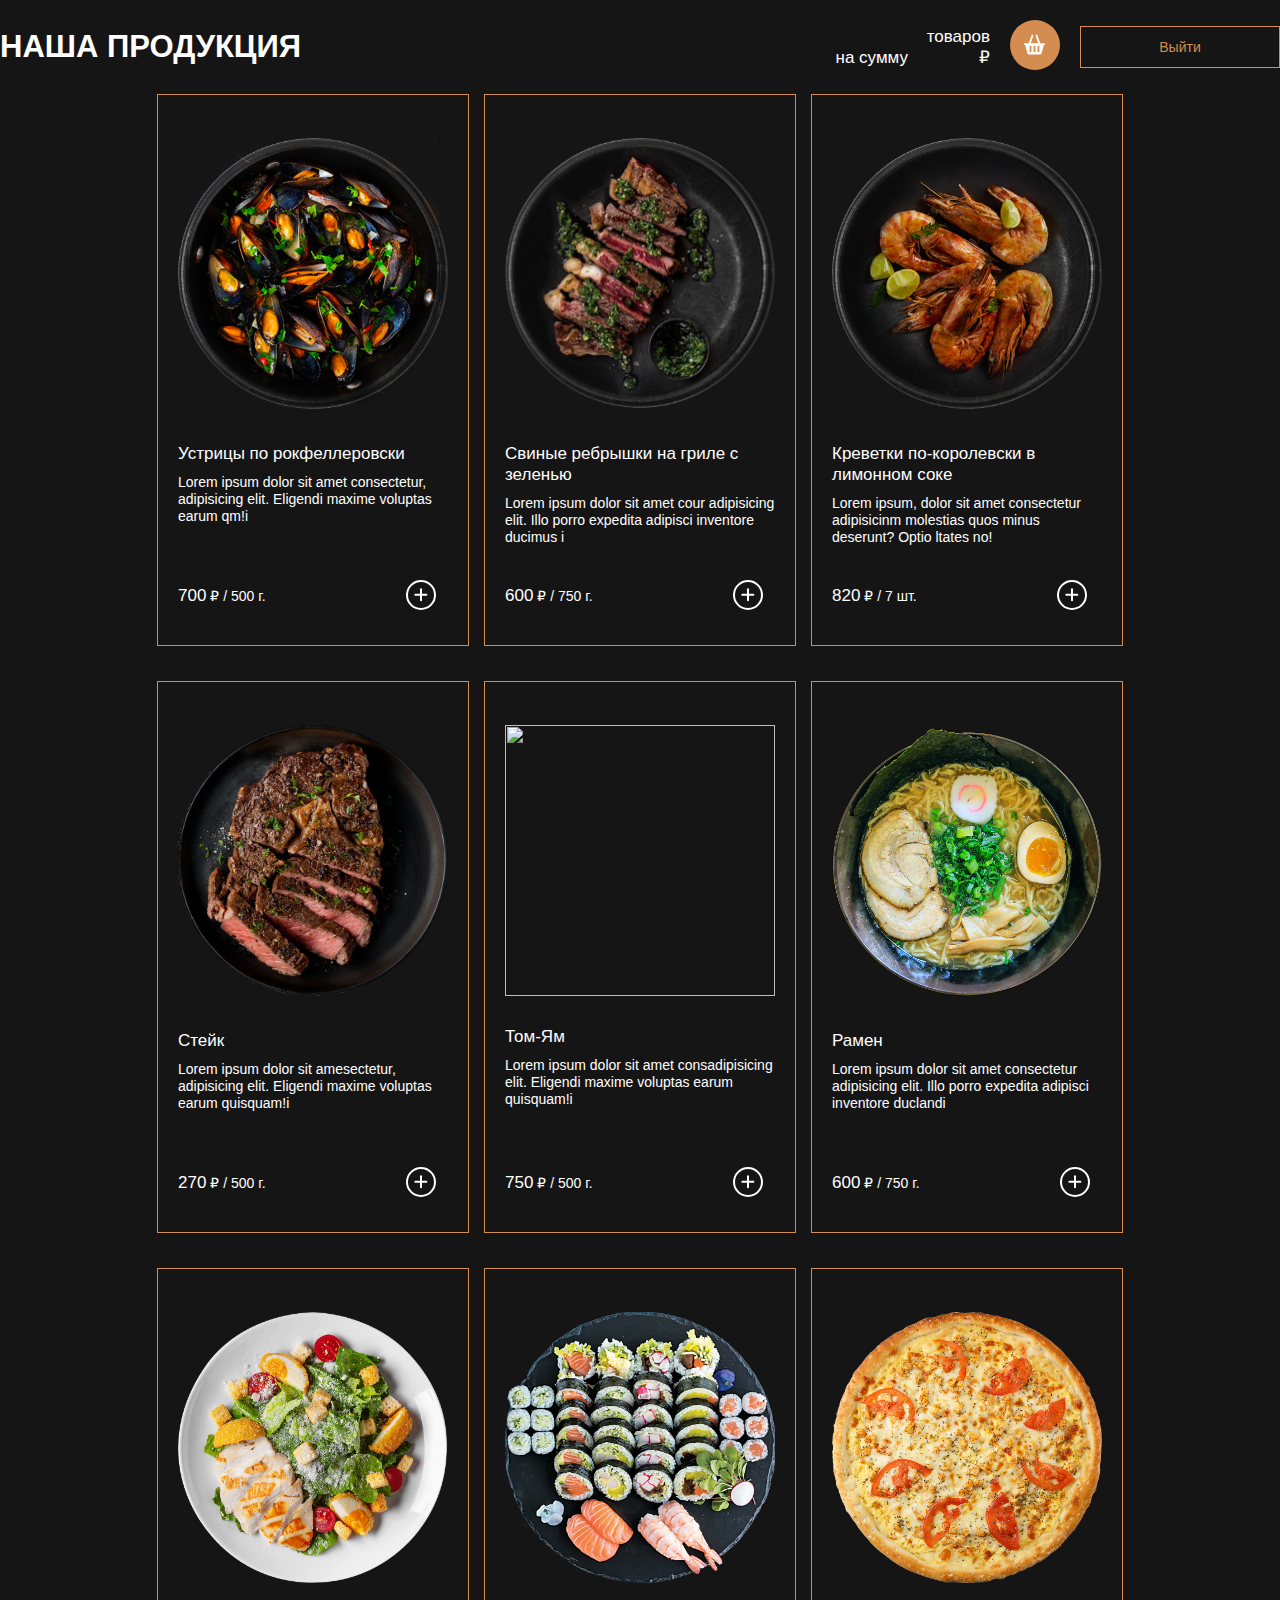
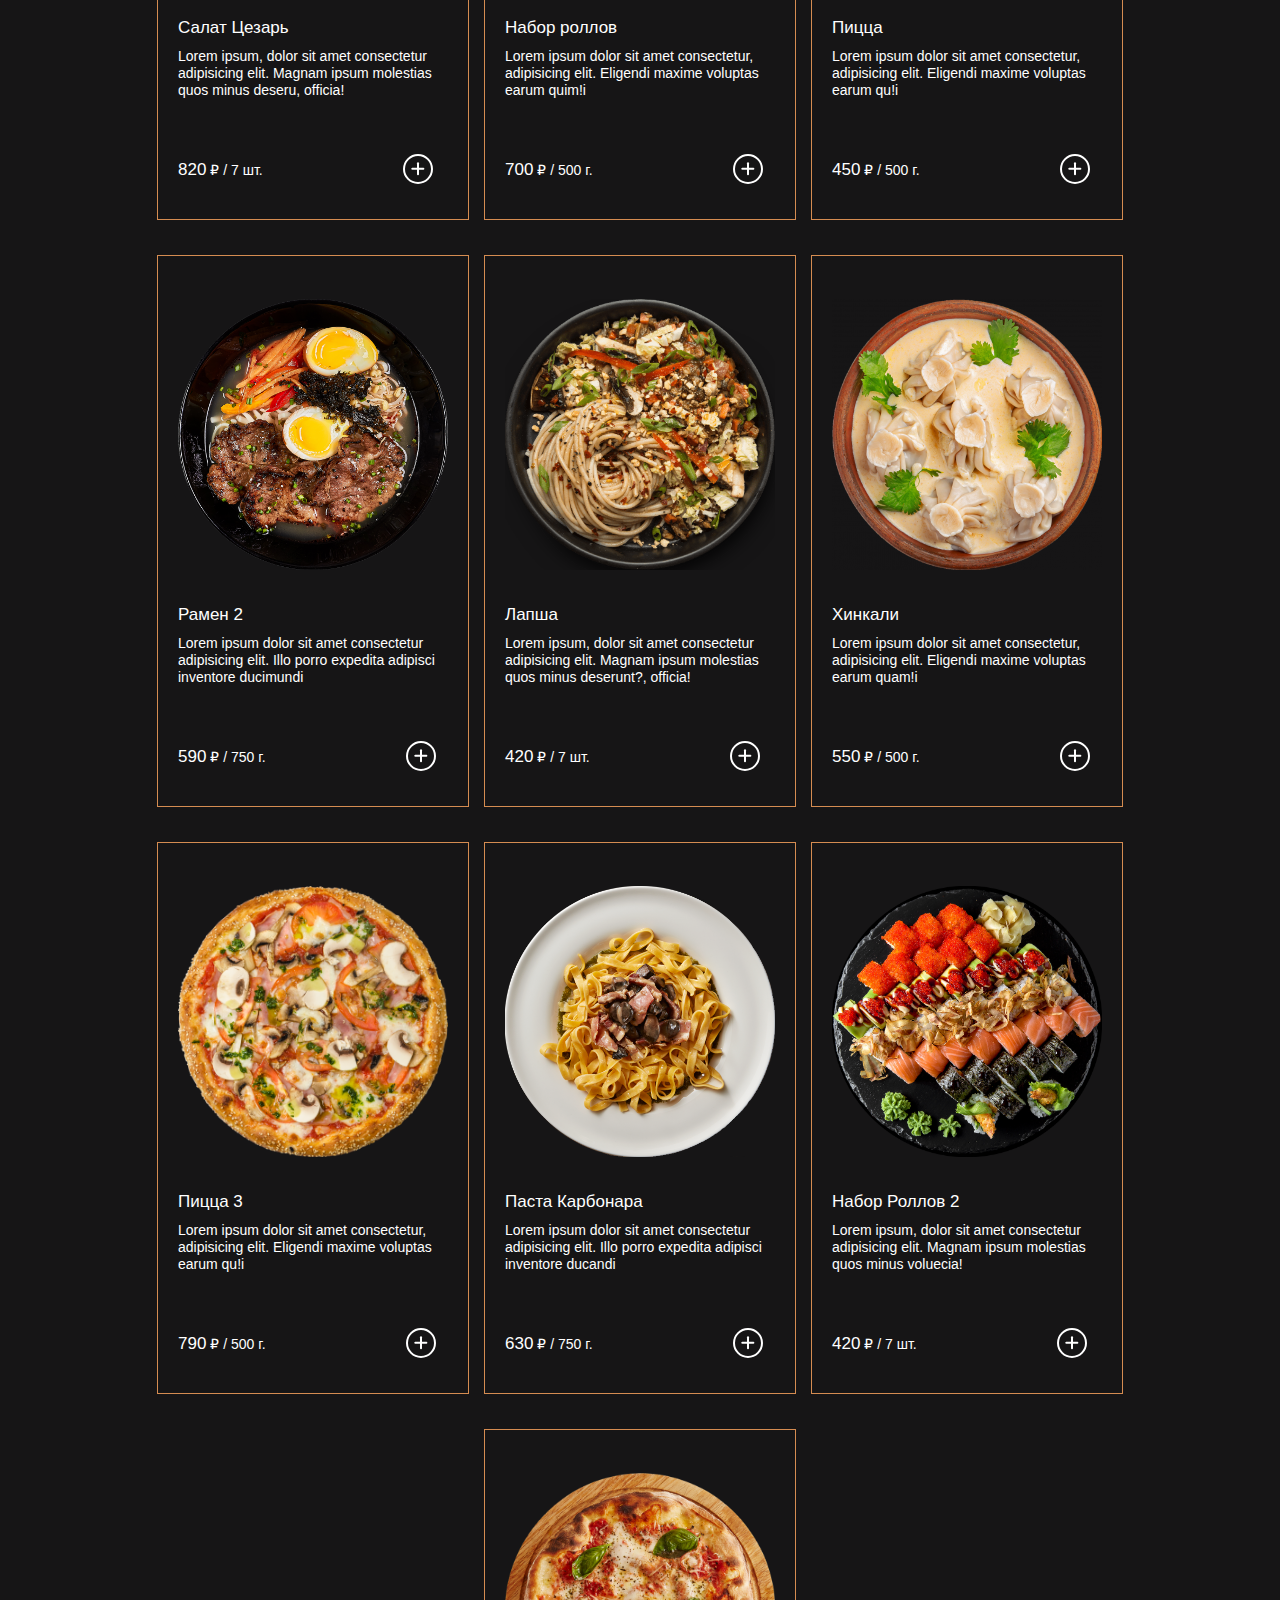
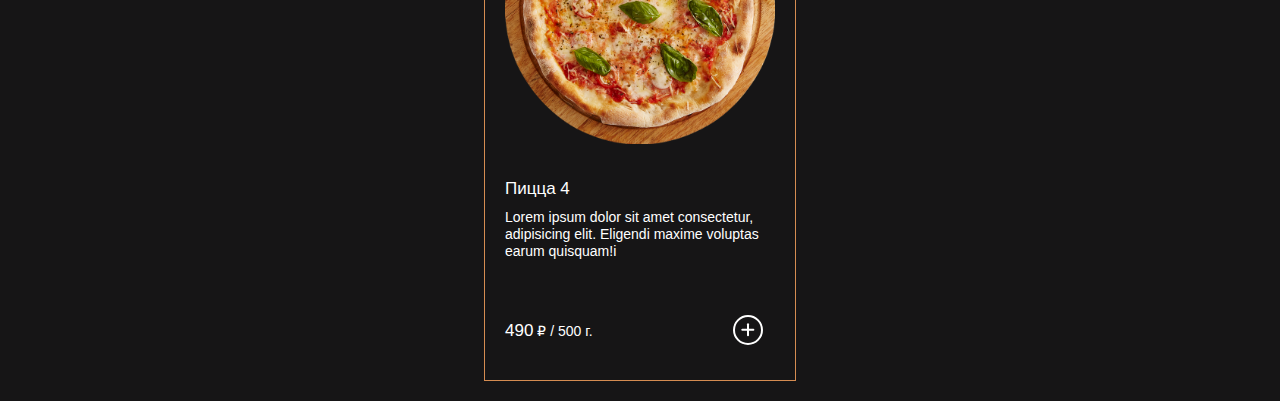
==== commit ce82d57b: "сделал логику отображения на странице dishPage" ====
--- a/index.html
+++ b/index.html
@@ -48,8 +48,12 @@
       <div class="menu-container"></div>
     </main>
 
+    <!-- модальное окно -->
+
+    <!-- <div></div> -->
+
     <!--______________________ Окно блюда _______________________________-->
-    <div class="info">
+    <!-- <div class="info">
       <div class="info-container">
         <div class="info-main">
           <img
@@ -83,10 +87,10 @@
           </div>
         </div>
       </div>
-    </div>
+    </div> -->
 
     <!-- _____________________Страница корзины______________________________ -->
-    <div class="basket">
+    <!-- <div class="basket">
       <div class="basket-container">
         <div class="basket-empty">
           <img
@@ -108,11 +112,13 @@
           <button class="basket-order__btn-order">Оформить заказ</button>
         </footer>
       </div>
-    </div>
+    </div> -->
 
-    <script src="./scripts/components/menu.js"></script>
-    <script src="/scripts/components/switchers.js"></script>
-    <script src="/scripts/components/newLogic.js"></script>
+    <script src="/scripts/components/menu.js"></script>
+    <!-- <script src="/scripts/components/basket.js"></script> -->
+    <!-- <script src="/scripts/components/switchers.js"></script> -->
+    <script src="/scripts/components/addDish.js"></script>
+    <script src="/scripts/components/renderDishInDishPage.js"></script>
 
     <!-- <script src="/scripts/components/counter.js"></script>
     <script src="/scripts/components/dish-info.js"></script>
--- a/css/style.css
+++ b/css/style.css
@@ -584,9 +584,11 @@
   background-repeat: no-repeat;
 }
 
-.basket {
-  display: none;
-}
+.basket-body {
+  margin: 0;
+  background: #161516;
+}
+
 .basket-container {
   max-width: 1300px;
   margin: 0 auto;
@@ -853,7 +855,6 @@
 }
 
 .line {
-  display: none;
   margin: -10px 0px 0px 0px;
   width: 100%;
   border-color: #d58c51;
@@ -863,13 +864,145 @@
   bottom: 92px;
 }
 
+.info-body {
+  background-image: url(/images/dish-info/dish-info_bg.jpg);
+  background-size: cover;
+}
+
 .info {
-  display: none;
   padding-top: 50px;
 }
 .info-container {
   max-width: 1300px;
   margin: 0 auto;
+}
+.info-header {
+  padding: 20px 0px;
+  position: -webkit-sticky;
+  position: sticky;
+  z-index: 3;
+  top: 0;
+}
+.info-header-container {
+  display: flex;
+  justify-content: space-between;
+  align-items: center;
+  max-width: 1300px;
+  margin: 0 auto;
+}
+.info-header__btn-back {
+  display: none;
+  width: 32px;
+  height: 32px;
+  border: 1px solid #d58c51;
+  border-radius: 50px;
+  background-image: url(/images/basket/btn_back.svg);
+  background-position: center;
+  background-color: transparent;
+}
+.info-header__btn-back:hover {
+  cursor: pointer;
+}
+.info-header__title {
+  margin: 0;
+  font-family: "Montserrat-Bold", sans-serif;
+  font-style: normal;
+  font-weight: 700;
+  font-size: 31px;
+  line-height: 38px;
+  text-transform: uppercase;
+  color: #ffffff;
+}
+.info-header__title--basket {
+  display: none;
+}
+.info-header__right-block {
+  display: flex;
+  align-items: center;
+  gap: 20px;
+}
+.info-header__basket {
+  display: flex;
+  align-items: center;
+  gap: 20px;
+}
+.info-header__list {
+  display: block;
+  text-align: end;
+}
+.info-header__amount-number {
+  font-family: "Montserrat-Medium", sans-serif;
+  font-style: normal;
+  font-weight: 500;
+  font-size: 17px;
+  line-height: 21px;
+  text-align: right;
+  color: #ffffff;
+}
+.info-header__amount-text {
+  padding-left: 5px;
+  font-family: "Montserrat-Medium", sans-serif;
+  font-style: normal;
+  font-weight: 500;
+  font-size: 17px;
+  line-height: 21px;
+  text-align: right;
+  color: #ffffff;
+}
+.info-header__sum-text {
+  font-family: "Montserrat-Medium", sans-serif;
+  font-style: normal;
+  font-weight: 500;
+  font-size: 17px;
+  line-height: 21px;
+  text-align: right;
+  color: #ffffff;
+}
+.info-header__sum-cost {
+  display: inline-block;
+  width: 55px;
+  font-family: "Montserrat-Medium", sans-serif;
+  font-style: normal;
+  font-weight: 500;
+  font-size: 17px;
+  line-height: 21px;
+  text-align: right;
+  color: #ffffff;
+}
+.info-header__rubles {
+  padding-left: 8px;
+  font-family: "Montserrat-Medium", sans-serif;
+  font-style: normal;
+  font-weight: 500;
+  font-size: 17px;
+  line-height: 21px;
+  text-align: right;
+  color: #ffffff;
+}
+.info-header__basket-link {
+  display: block;
+}
+.info-header__basket-link:hover {
+  cursor: pointer;
+  opacity: 0.7;
+}
+.info-header__logout-btn {
+  width: 200px;
+  height: 42px;
+  border: 1px solid #d58c51;
+  background: #161516;
+  font-family: "Montserrat-Regular", sans-serif;
+  font-style: normal;
+  font-weight: 400;
+  font-size: 14px;
+  line-height: 17px;
+  color: #d58c51;
+}
+.info-header__logout-btn:hover {
+  cursor: pointer;
+  transition: 0.3s;
+  background-color: #d58c51;
+  color: #ffffff;
 }
 .info-main {
   display: flex;
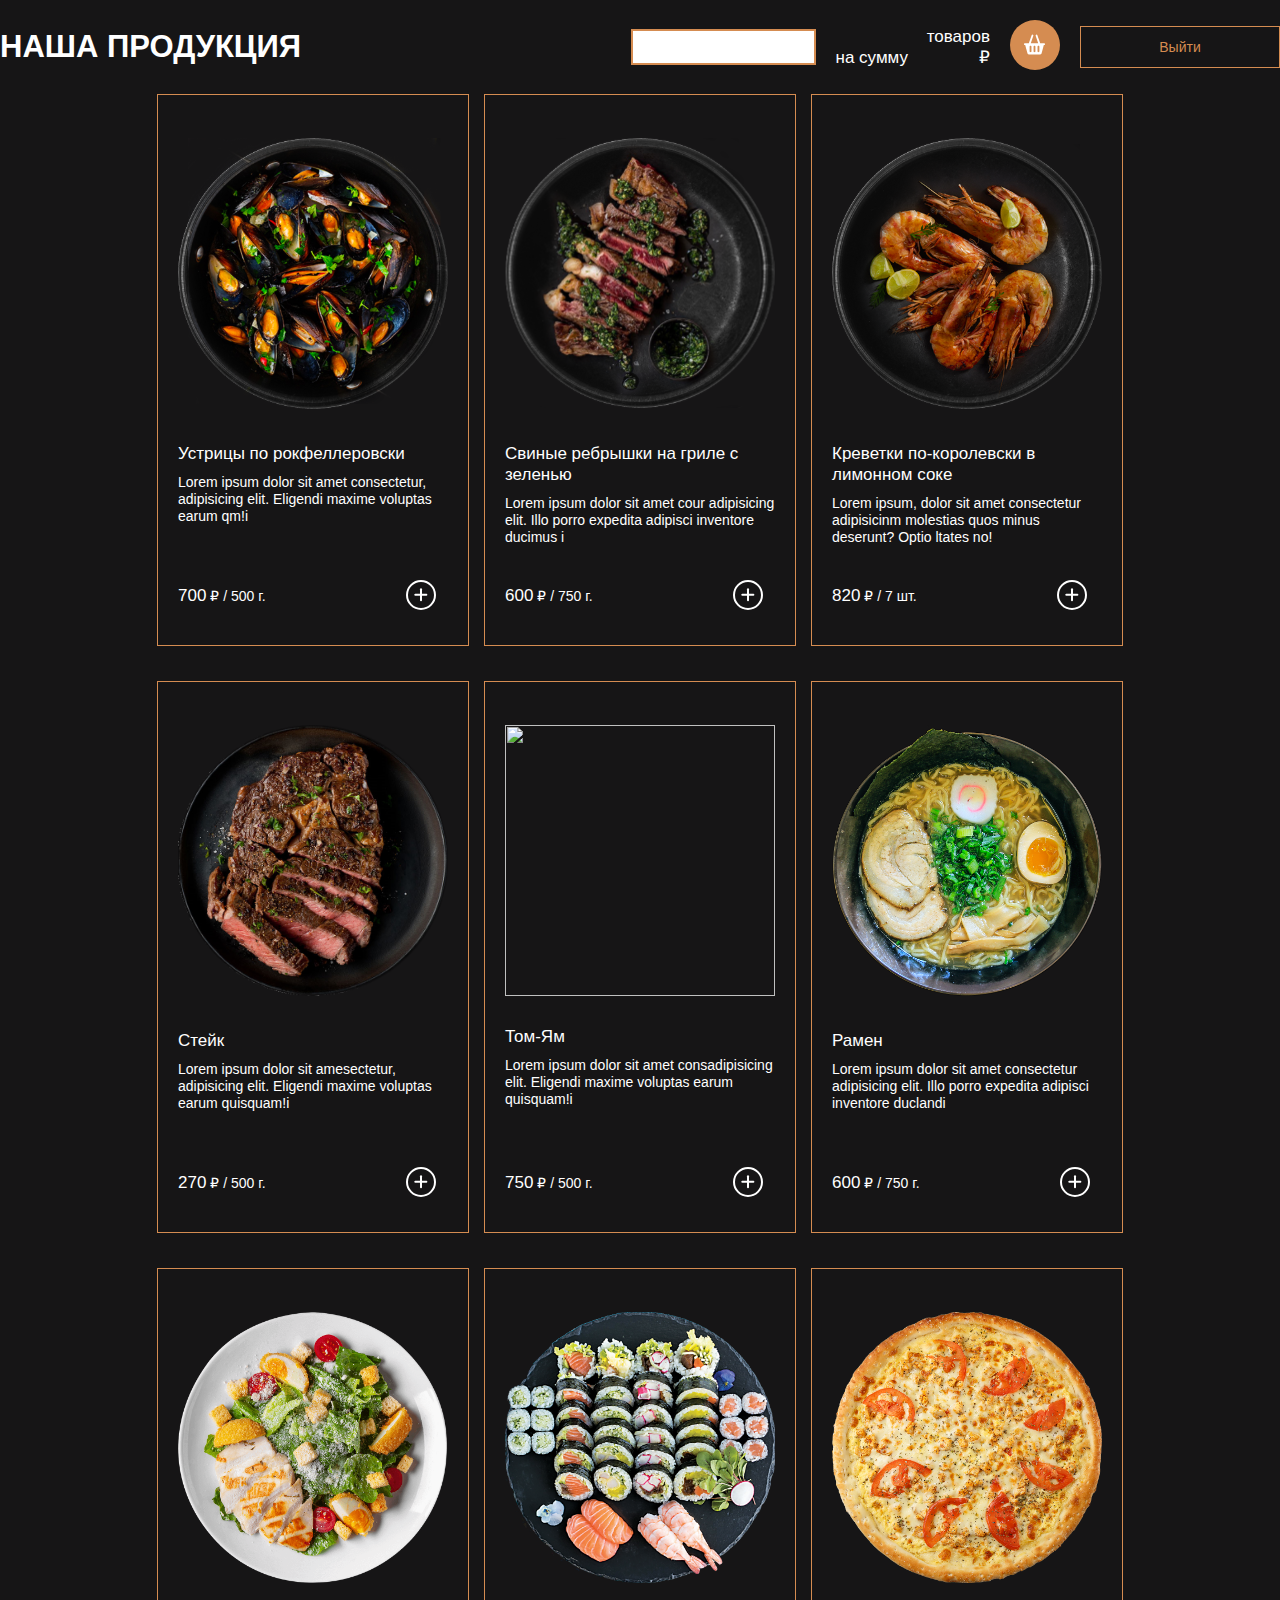
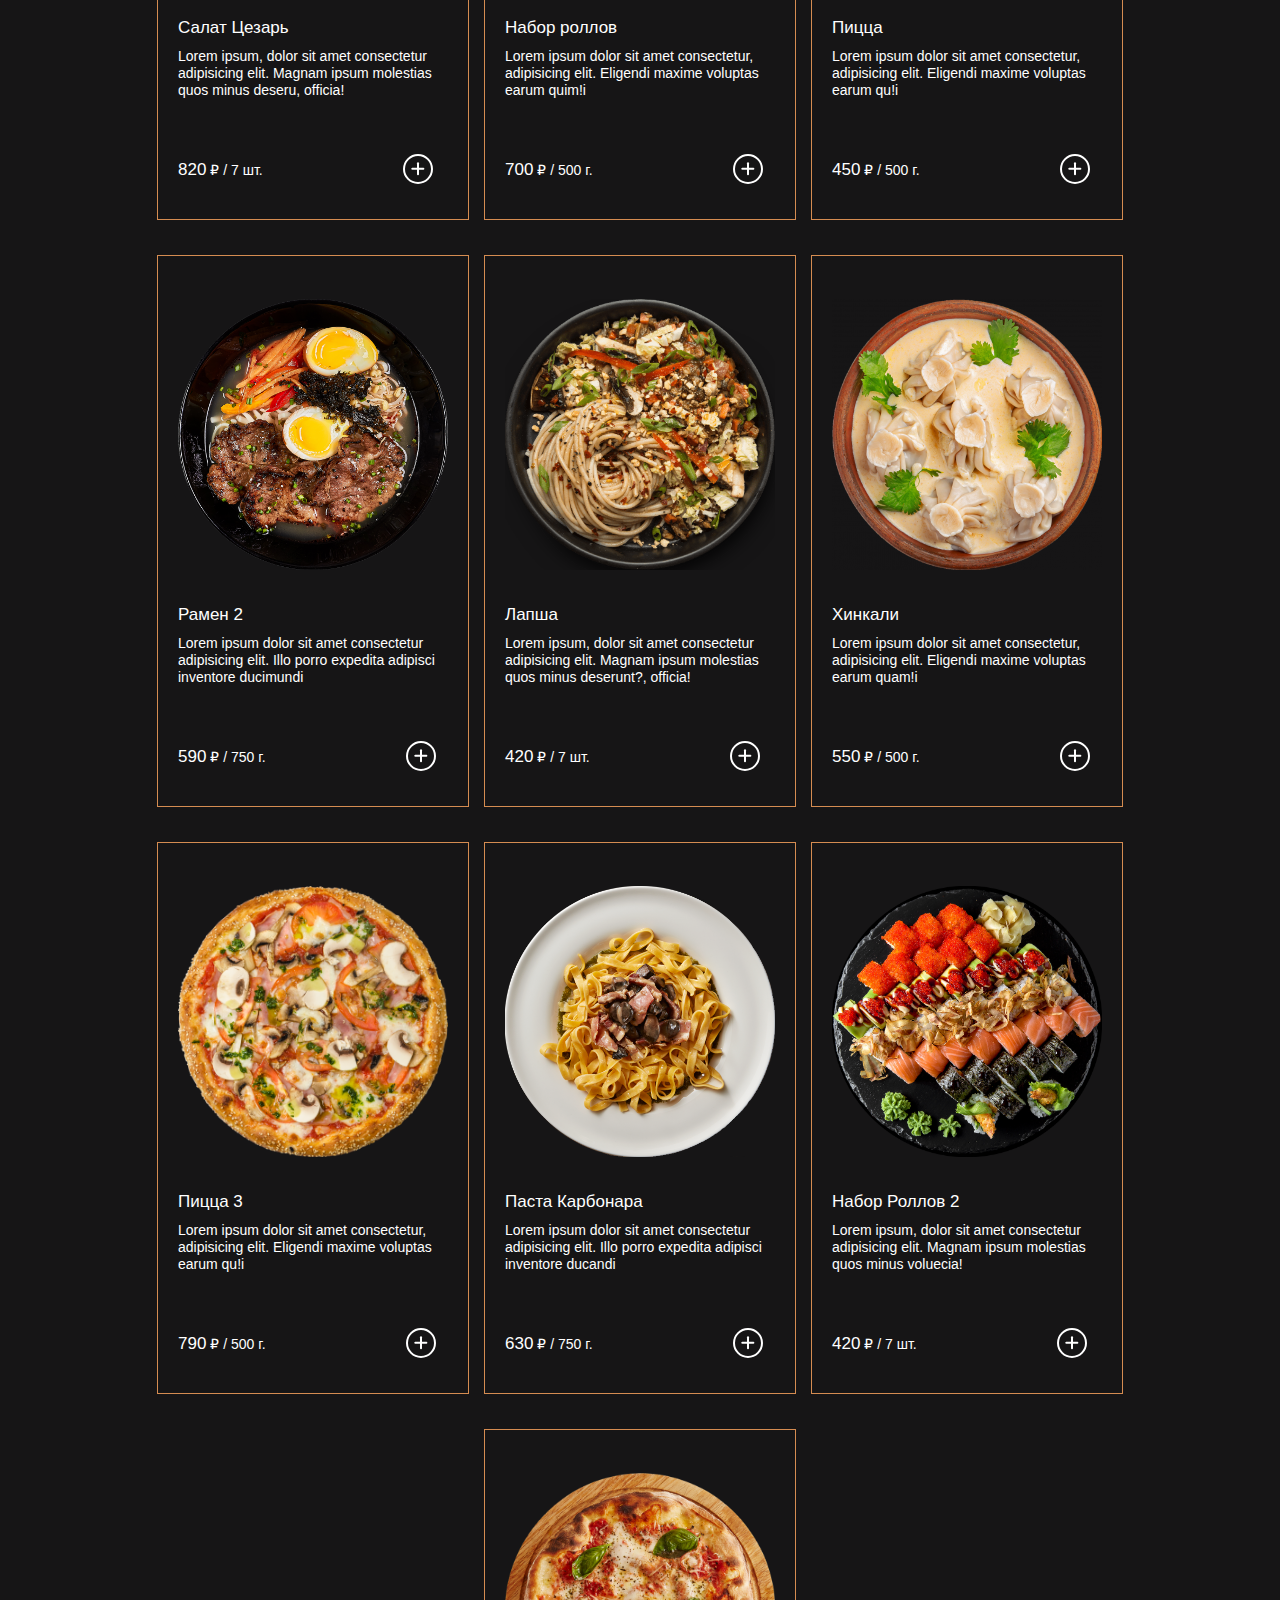
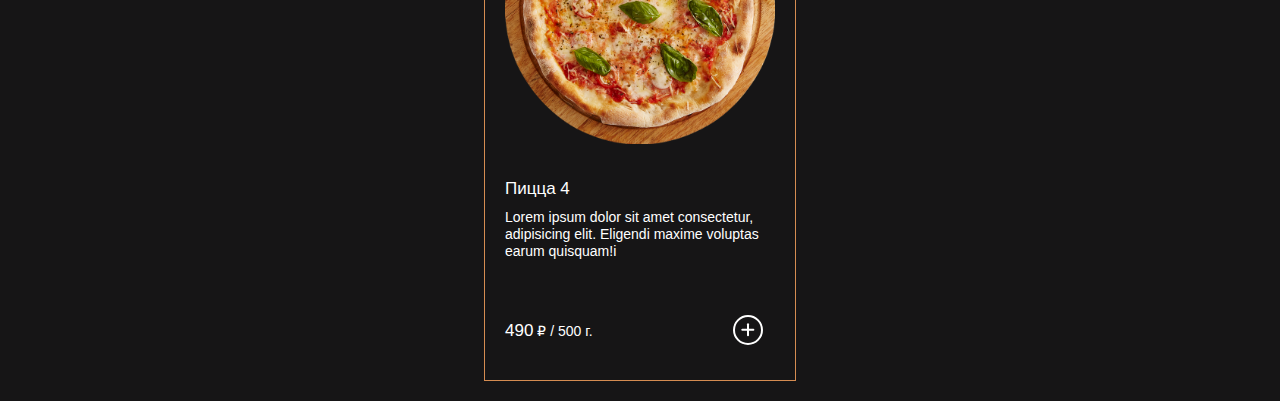
==== commit 3c54e827: "сделал модальное окно" ====
--- a/index.html
+++ b/index.html
@@ -7,7 +7,7 @@
     <link rel="stylesheet" href="/css/style.css" />
     <title>Document</title>
   </head>
-  <body class="body-menu body-info body-basket">
+  <body class="body">
     <header class="header">
       <div class="header-container">
         <button class="header__btn-back"></button>
@@ -17,6 +17,7 @@
         </h1>
 
         <div class="header__right-block">
+          <input class="header__search" type="text" />
           <div class="header__basket">
             <div class="header__list">
               <div class="header__amount">
@@ -45,12 +46,12 @@
     </header>
 
     <main class="menu">
-      <div class="menu-container"></div>
+      <div class="menu-container">
+        <div class="info"></div>
+      </div>
     </main>
 
     <!-- модальное окно -->
-
-    <!-- <div></div> -->
 
     <!--______________________ Окно блюда _______________________________-->
     <!-- <div class="info">
@@ -88,7 +89,7 @@
         </div>
       </div>
     </div> -->
-
+    <!-- <div class="dish-id"  data-id="${dish.id}"></div> -->
     <!-- _____________________Страница корзины______________________________ -->
     <!-- <div class="basket">
       <div class="basket-container">
@@ -114,14 +115,7 @@
       </div>
     </div> -->
 
-    <script src="/scripts/components/menu.js"></script>
-    <!-- <script src="/scripts/components/basket.js"></script> -->
-    <!-- <script src="/scripts/components/switchers.js"></script> -->
     <script src="/scripts/components/addDish.js"></script>
-    <script src="/scripts/components/renderDishInDishPage.js"></script>
-
-    <!-- <script src="/scripts/components/counter.js"></script>
-    <script src="/scripts/components/dish-info.js"></script>
-    <script src="/scripts/components/basket.js"></script> -->
+    <script src="/scripts/components/menuPage.js"></script>
   </body>
 </html>
--- a/css/style.css
+++ b/css/style.css
@@ -355,9 +355,12 @@
   color: #131313;
 }
 
-.body-menu {
+::-webkit-scrollbar {
+  width: 0;
+}
+
+.body {
   margin: 0;
-  display: block;
   background: #161516;
 }
 
@@ -407,6 +410,12 @@
   align-items: center;
   gap: 20px;
 }
+.header__search {
+  height: 30px;
+  border: 2px solid #d58c51;
+  outline: none;
+  text-indent: 5px;
+}
 .header__basket {
   display: flex;
   align-items: center;
@@ -491,9 +500,11 @@
   color: #ffffff;
 }
 
-.menu {
-  display: block;
-}
+.stop-scrolling {
+  height: 100%;
+  overflow: hidden;
+}
+
 .menu-container {
   display: flex;
   flex-wrap: wrap;
@@ -864,34 +875,27 @@
   bottom: 92px;
 }
 
-.info-body {
+.info {
+  display: none;
+  position: fixed;
+  width: 100%;
+  height: 100%;
+  padding-top: 150px;
+  z-index: 100;
+  transition: width 2s;
+}
+.info-container {
+  width: 1200px;
+  height: 700px;
+  margin: 0 auto;
+  padding-top: 25px;
   background-image: url(/images/dish-info/dish-info_bg.jpg);
-  background-size: cover;
-}
-
-.info {
-  padding-top: 50px;
-}
-.info-container {
-  max-width: 1300px;
-  margin: 0 auto;
-}
-.info-header {
-  padding: 20px 0px;
-  position: -webkit-sticky;
-  position: sticky;
-  z-index: 3;
-  top: 0;
-}
-.info-header-container {
-  display: flex;
-  justify-content: space-between;
-  align-items: center;
-  max-width: 1300px;
-  margin: 0 auto;
-}
-.info-header__btn-back {
-  display: none;
+  border: 1px solid #d58c51;
+  overflow: auto;
+}
+.info__btn-back {
+  margin-left: 40px;
+  margin-bottom: 70px;
   width: 32px;
   height: 32px;
   border: 1px solid #d58c51;
@@ -900,115 +904,12 @@
   background-position: center;
   background-color: transparent;
 }
-.info-header__btn-back:hover {
-  cursor: pointer;
-}
-.info-header__title {
-  margin: 0;
-  font-family: "Montserrat-Bold", sans-serif;
-  font-style: normal;
-  font-weight: 700;
-  font-size: 31px;
-  line-height: 38px;
-  text-transform: uppercase;
-  color: #ffffff;
-}
-.info-header__title--basket {
-  display: none;
-}
-.info-header__right-block {
-  display: flex;
-  align-items: center;
-  gap: 20px;
-}
-.info-header__basket {
-  display: flex;
-  align-items: center;
-  gap: 20px;
-}
-.info-header__list {
-  display: block;
-  text-align: end;
-}
-.info-header__amount-number {
-  font-family: "Montserrat-Medium", sans-serif;
-  font-style: normal;
-  font-weight: 500;
-  font-size: 17px;
-  line-height: 21px;
-  text-align: right;
-  color: #ffffff;
-}
-.info-header__amount-text {
-  padding-left: 5px;
-  font-family: "Montserrat-Medium", sans-serif;
-  font-style: normal;
-  font-weight: 500;
-  font-size: 17px;
-  line-height: 21px;
-  text-align: right;
-  color: #ffffff;
-}
-.info-header__sum-text {
-  font-family: "Montserrat-Medium", sans-serif;
-  font-style: normal;
-  font-weight: 500;
-  font-size: 17px;
-  line-height: 21px;
-  text-align: right;
-  color: #ffffff;
-}
-.info-header__sum-cost {
-  display: inline-block;
-  width: 55px;
-  font-family: "Montserrat-Medium", sans-serif;
-  font-style: normal;
-  font-weight: 500;
-  font-size: 17px;
-  line-height: 21px;
-  text-align: right;
-  color: #ffffff;
-}
-.info-header__rubles {
-  padding-left: 8px;
-  font-family: "Montserrat-Medium", sans-serif;
-  font-style: normal;
-  font-weight: 500;
-  font-size: 17px;
-  line-height: 21px;
-  text-align: right;
-  color: #ffffff;
-}
-.info-header__basket-link {
-  display: block;
-}
-.info-header__basket-link:hover {
-  cursor: pointer;
-  opacity: 0.7;
-}
-.info-header__logout-btn {
-  width: 200px;
-  height: 42px;
-  border: 1px solid #d58c51;
-  background: #161516;
-  font-family: "Montserrat-Regular", sans-serif;
-  font-style: normal;
-  font-weight: 400;
-  font-size: 14px;
-  line-height: 17px;
-  color: #d58c51;
-}
-.info-header__logout-btn:hover {
-  cursor: pointer;
-  transition: 0.3s;
-  background-color: #d58c51;
-  color: #ffffff;
-}
 .info-main {
   display: flex;
   justify-content: center;
   align-items: center;
-  gap: 200px;
+  gap: 70px;
+  padding: 0 70px;
 }
 .info-main__dish-img {
   width: 501px;
@@ -1064,4 +965,19 @@
   line-height: 17px;
   border: none;
   color: #131313;
+}
+.info-dish__add-btn:hover {
+  cursor: pointer;
+  transition: 0.4s;
+  color: #ffffff;
+}
+.info-dish__add-btn:active {
+  cursor: pointer;
+  opacity: 0.6;
+  color: #ffffff;
+  border: 1px solid #ffffff;
+}
+
+.info-show {
+  display: block;
 }/*# sourceMappingURL=style.css.map */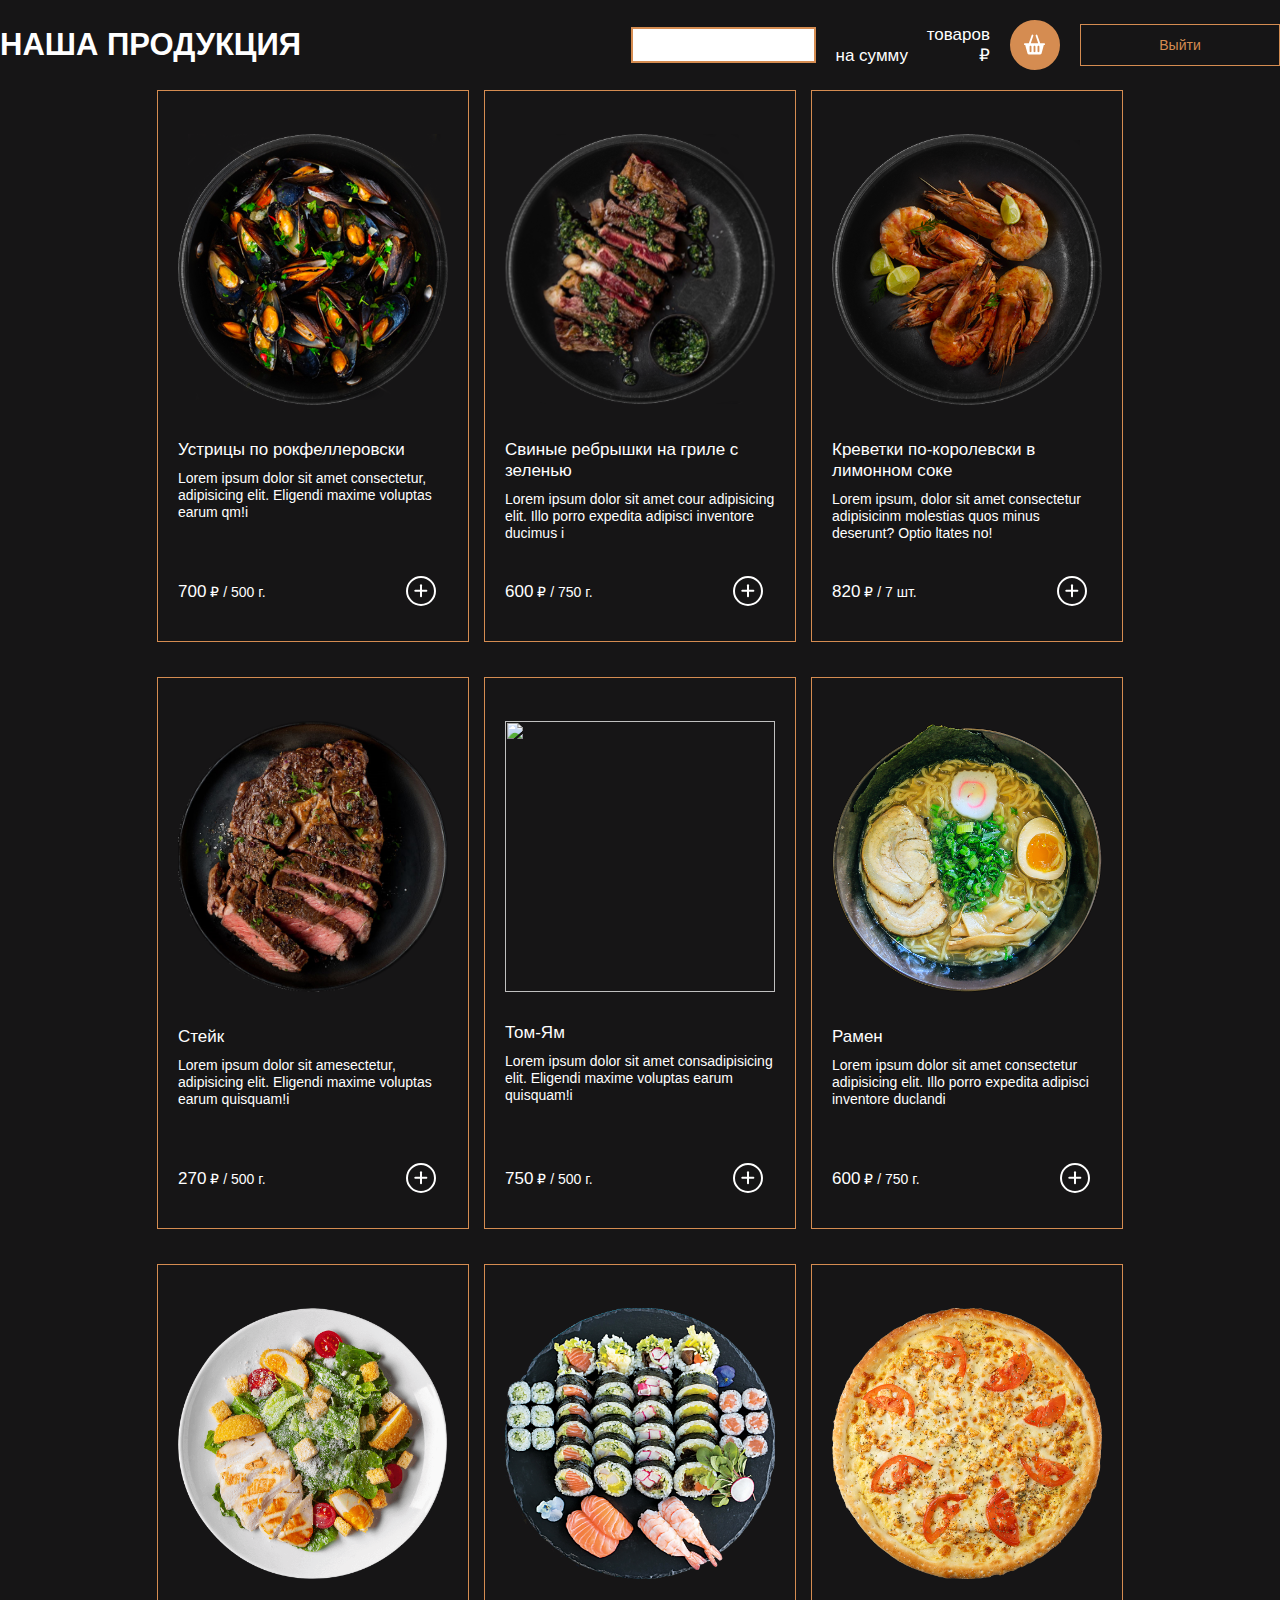
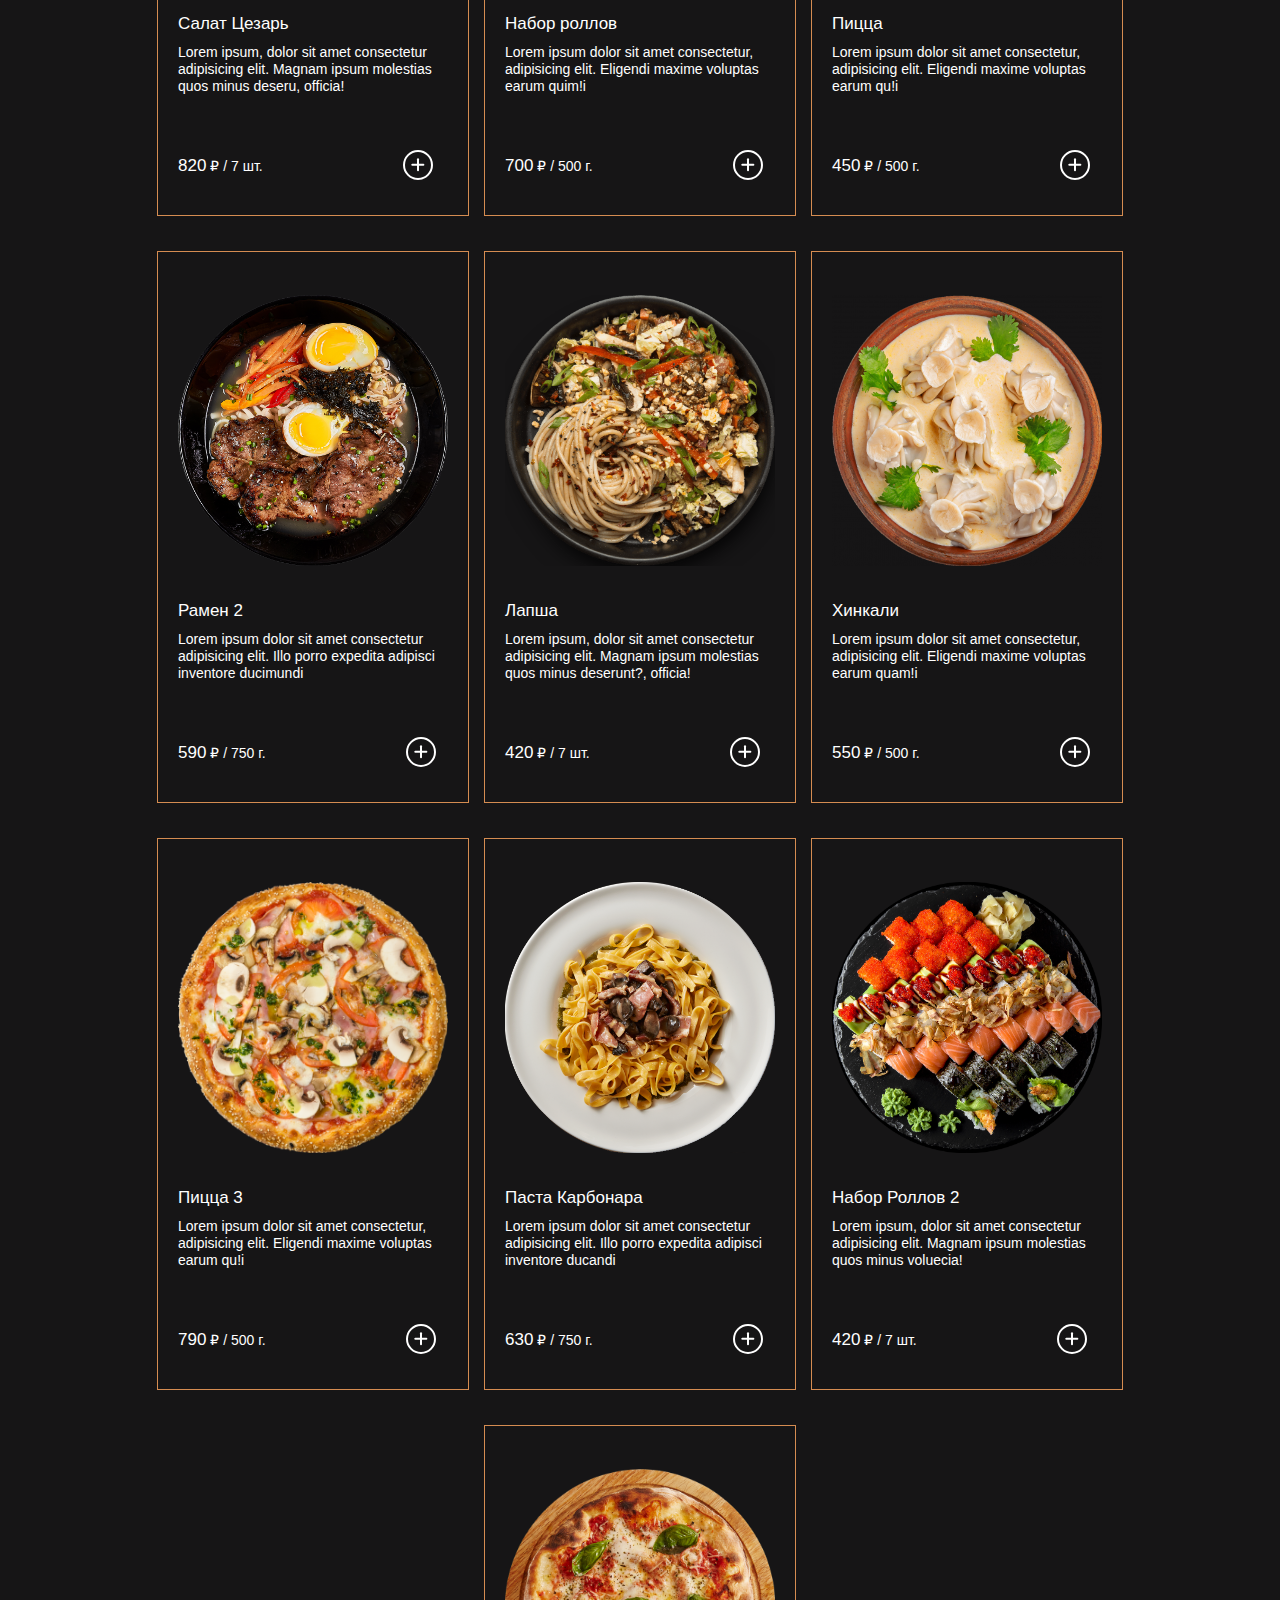
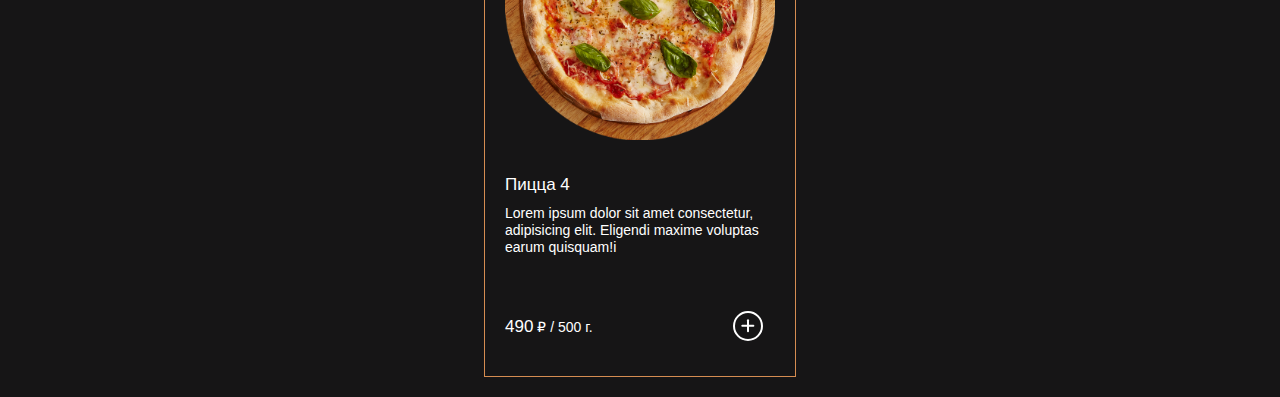
==== commit d827a094: "-" ====
--- a/index.html
+++ b/index.html
@@ -10,12 +10,7 @@
   <body class="body">
     <header class="header">
       <div class="header-container">
-        <button class="header__btn-back"></button>
         <h1 class="header__title">наша продукция</h1>
-        <h1 class="header__title header__title--basket">
-          Корзина с выбранными товарами
-        </h1>
-
         <div class="header__right-block">
           <input class="header__search" type="text" />
           <div class="header__basket">
@@ -32,12 +27,15 @@
               </div>
             </div>
 
-            <a class="header__basket-link">
-              <img
+            <button
+              class="header__basket-link"
+              type="button"
+              onclick="basketLink()">
+              <!-- <img
                 class="header__basket-link--img"
                 src="/images/menu/basket_btn_img.svg"
-                alt="" />
-            </a>
+                alt="" /> -->
+            </button>
           </div>
 
           <button class="header__logout-btn">Выйти</button>
@@ -117,5 +115,6 @@
 
     <script src="/scripts/components/addDish.js"></script>
     <script src="/scripts/components/menuPage.js"></script>
+    <!-- <script src="/scripts/components/switchers.js"></script> -->
   </body>
 </html>
--- a/css/style.css
+++ b/css/style.css
@@ -1,3 +1,7 @@
+::-webkit-scrollbar {
+  width: 0;
+}
+
 @font-face {
   font-family: "Montserrat-Thin";
   src: url("/fonts/Montserrat-Thin.ttf");
@@ -355,10 +359,6 @@
   color: #131313;
 }
 
-::-webkit-scrollbar {
-  width: 0;
-}
-
 .body {
   margin: 0;
   background: #161516;
@@ -476,6 +476,12 @@
 }
 .header__basket-link {
   display: block;
+  width: 50px;
+  height: 50px;
+  background: url("/images/menu/basket_btn_img.svg");
+  border: 2px solid #d58c51;
+  border-radius: 50px;
+  background-position: center;
 }
 .header__basket-link:hover {
   cursor: pointer;
@@ -857,12 +863,17 @@
   font-weight: 400;
   font-size: 14px;
   line-height: 17px;
+  border: none;
   color: #131313;
 }
 .basket-order__btn-order:hover {
   cursor: pointer;
-  transition: 0.3s;
-  color: #ffffff;
+  color: #ffffff;
+}
+.basket-order__btn-order:active {
+  cursor: pointer;
+  color: #ffffff;
+  outline: 1px solid #d58c51;
 }
 
 .line {
@@ -875,18 +886,145 @@
   bottom: 92px;
 }
 
+.basket-body {
+  margin: 0;
+  background: #161516;
+}
+
+.basket-header {
+  padding: 20px 0px;
+  background: #161516;
+  position: -webkit-sticky;
+  position: sticky;
+  z-index: 3;
+  top: 0;
+}
+.basket-header__container {
+  display: flex;
+  justify-content: space-between;
+  align-items: center;
+  max-width: 1300px;
+  margin: 0 auto;
+}
+.basket-header__btn-back {
+  width: 32px;
+  height: 32px;
+  border: 1px solid #d58c51;
+  border-radius: 50px;
+  background-image: url(/images/basket/btn_back.svg);
+  background-position: center;
+  background-color: transparent;
+}
+.basket-header__btn-back:hover {
+  cursor: pointer;
+}
+.basket-header__title {
+  margin: 0;
+  font-family: "Montserrat-Bold", sans-serif;
+  font-style: normal;
+  font-weight: 700;
+  font-size: 31px;
+  line-height: 38px;
+  text-transform: uppercase;
+  color: #ffffff;
+}
+.basket-header__title--basket {
+  display: none;
+}
+.basket-header__right-block {
+  display: flex;
+  align-items: center;
+  gap: 20px;
+}
+.basket-header__basket {
+  display: flex;
+  align-items: center;
+  gap: 20px;
+}
+.basket-header__list {
+  display: block;
+  text-align: end;
+}
+.basket-header__amount-number {
+  font-family: "Montserrat-Medium", sans-serif;
+  font-style: normal;
+  font-weight: 500;
+  font-size: 17px;
+  line-height: 21px;
+  text-align: right;
+  color: #ffffff;
+}
+.basket-header__amount-text {
+  padding-left: 5px;
+  font-family: "Montserrat-Medium", sans-serif;
+  font-style: normal;
+  font-weight: 500;
+  font-size: 17px;
+  line-height: 21px;
+  text-align: right;
+  color: #ffffff;
+}
+.basket-header__sum-text {
+  font-family: "Montserrat-Medium", sans-serif;
+  font-style: normal;
+  font-weight: 500;
+  font-size: 17px;
+  line-height: 21px;
+  text-align: right;
+  color: #ffffff;
+}
+.basket-header__sum-cost {
+  display: inline-block;
+  width: 55px;
+  font-family: "Montserrat-Medium", sans-serif;
+  font-style: normal;
+  font-weight: 500;
+  font-size: 17px;
+  line-height: 21px;
+  text-align: right;
+  color: #ffffff;
+}
+.basket-header__rubles {
+  padding-left: 8px;
+  font-family: "Montserrat-Medium", sans-serif;
+  font-style: normal;
+  font-weight: 500;
+  font-size: 17px;
+  line-height: 21px;
+  text-align: right;
+  color: #ffffff;
+}
+.basket-header__logout-btn {
+  width: 200px;
+  height: 42px;
+  border: 1px solid #d58c51;
+  background: #161516;
+  font-family: "Montserrat-Regular", sans-serif;
+  font-style: normal;
+  font-weight: 400;
+  font-size: 14px;
+  line-height: 17px;
+  color: #d58c51;
+}
+.basket-header__logout-btn:hover {
+  cursor: pointer;
+  transition: 0.3s;
+  background-color: #d58c51;
+  color: #ffffff;
+}
+
 .info {
   display: none;
   position: fixed;
   width: 100%;
   height: 100%;
-  padding-top: 150px;
+  padding-top: 100px;
   z-index: 100;
   transition: width 2s;
 }
 .info-container {
   width: 1200px;
-  height: 700px;
+  height: 70%;
   margin: 0 auto;
   padding-top: 25px;
   background-image: url(/images/dish-info/dish-info_bg.jpg);
@@ -895,7 +1033,7 @@
 }
 .info__btn-back {
   margin-left: 40px;
-  margin-bottom: 70px;
+  margin-bottom: 50px;
   width: 32px;
   height: 32px;
   border: 1px solid #d58c51;
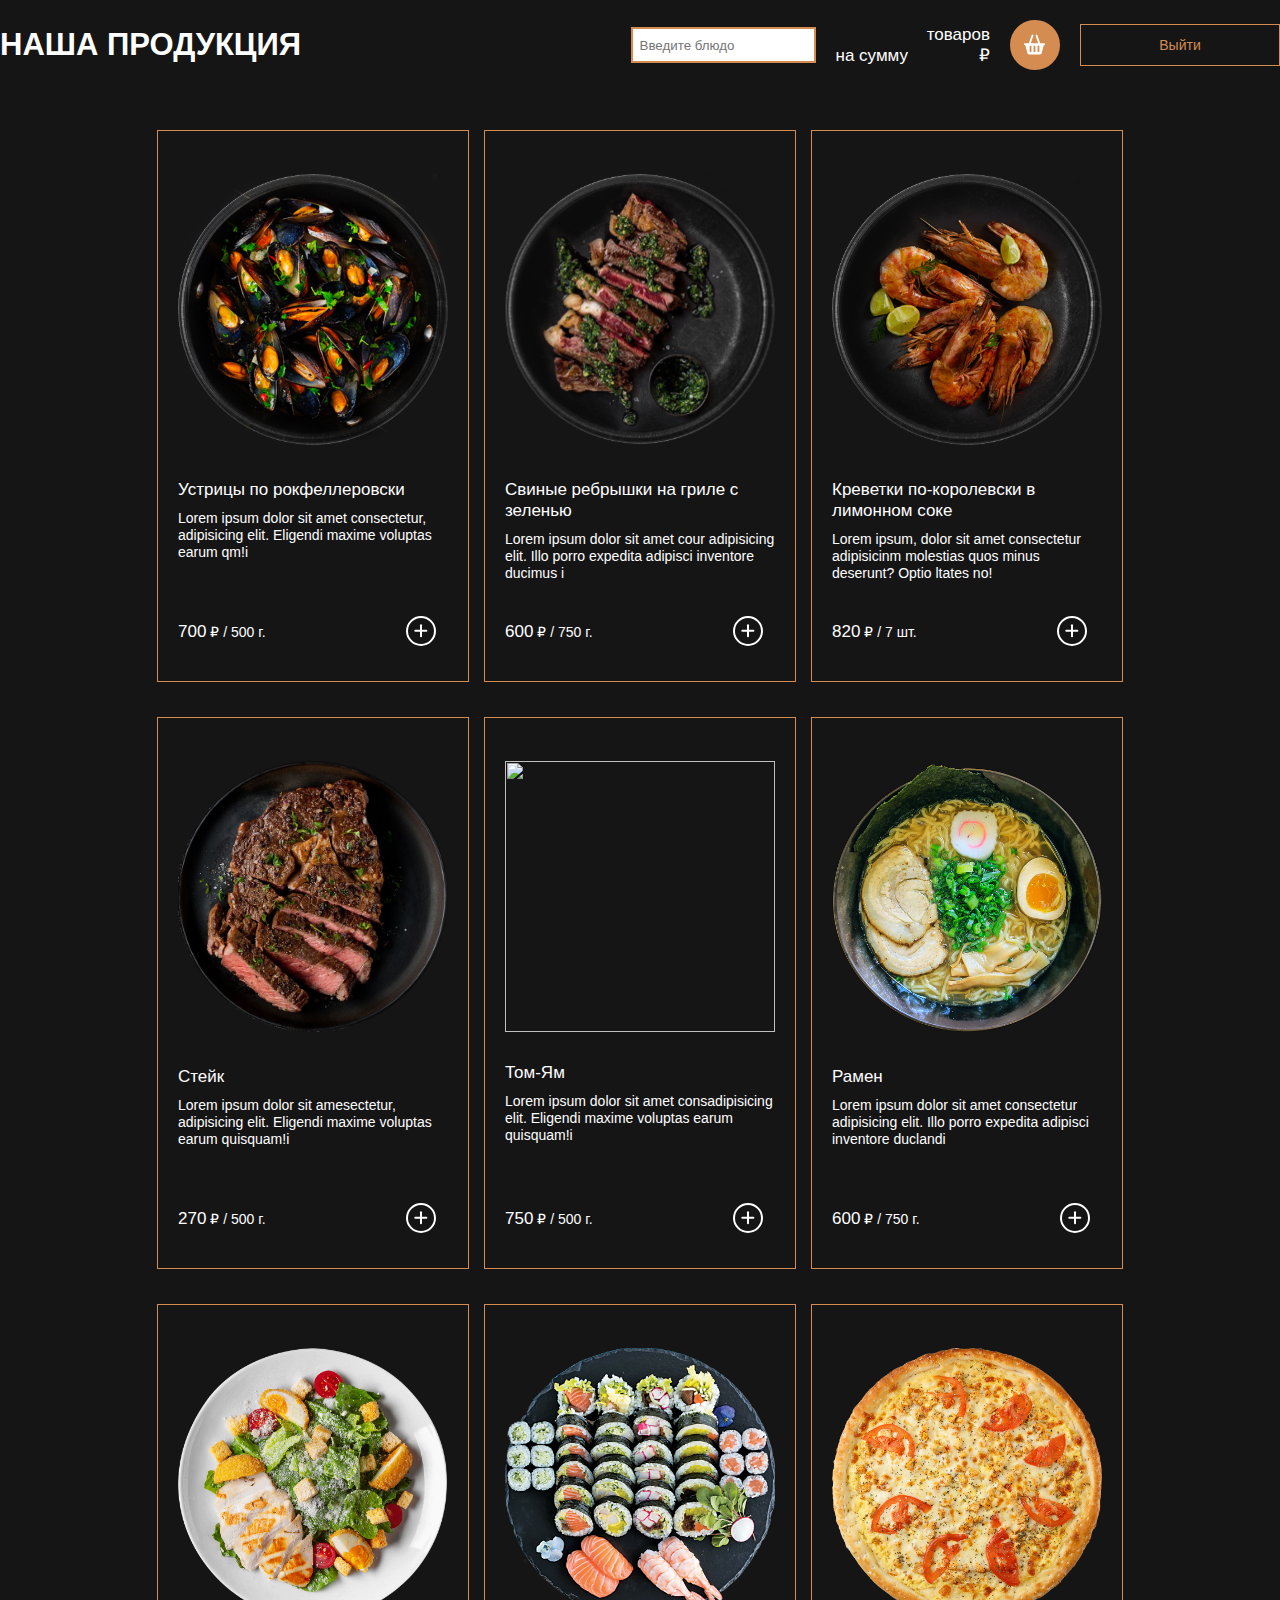
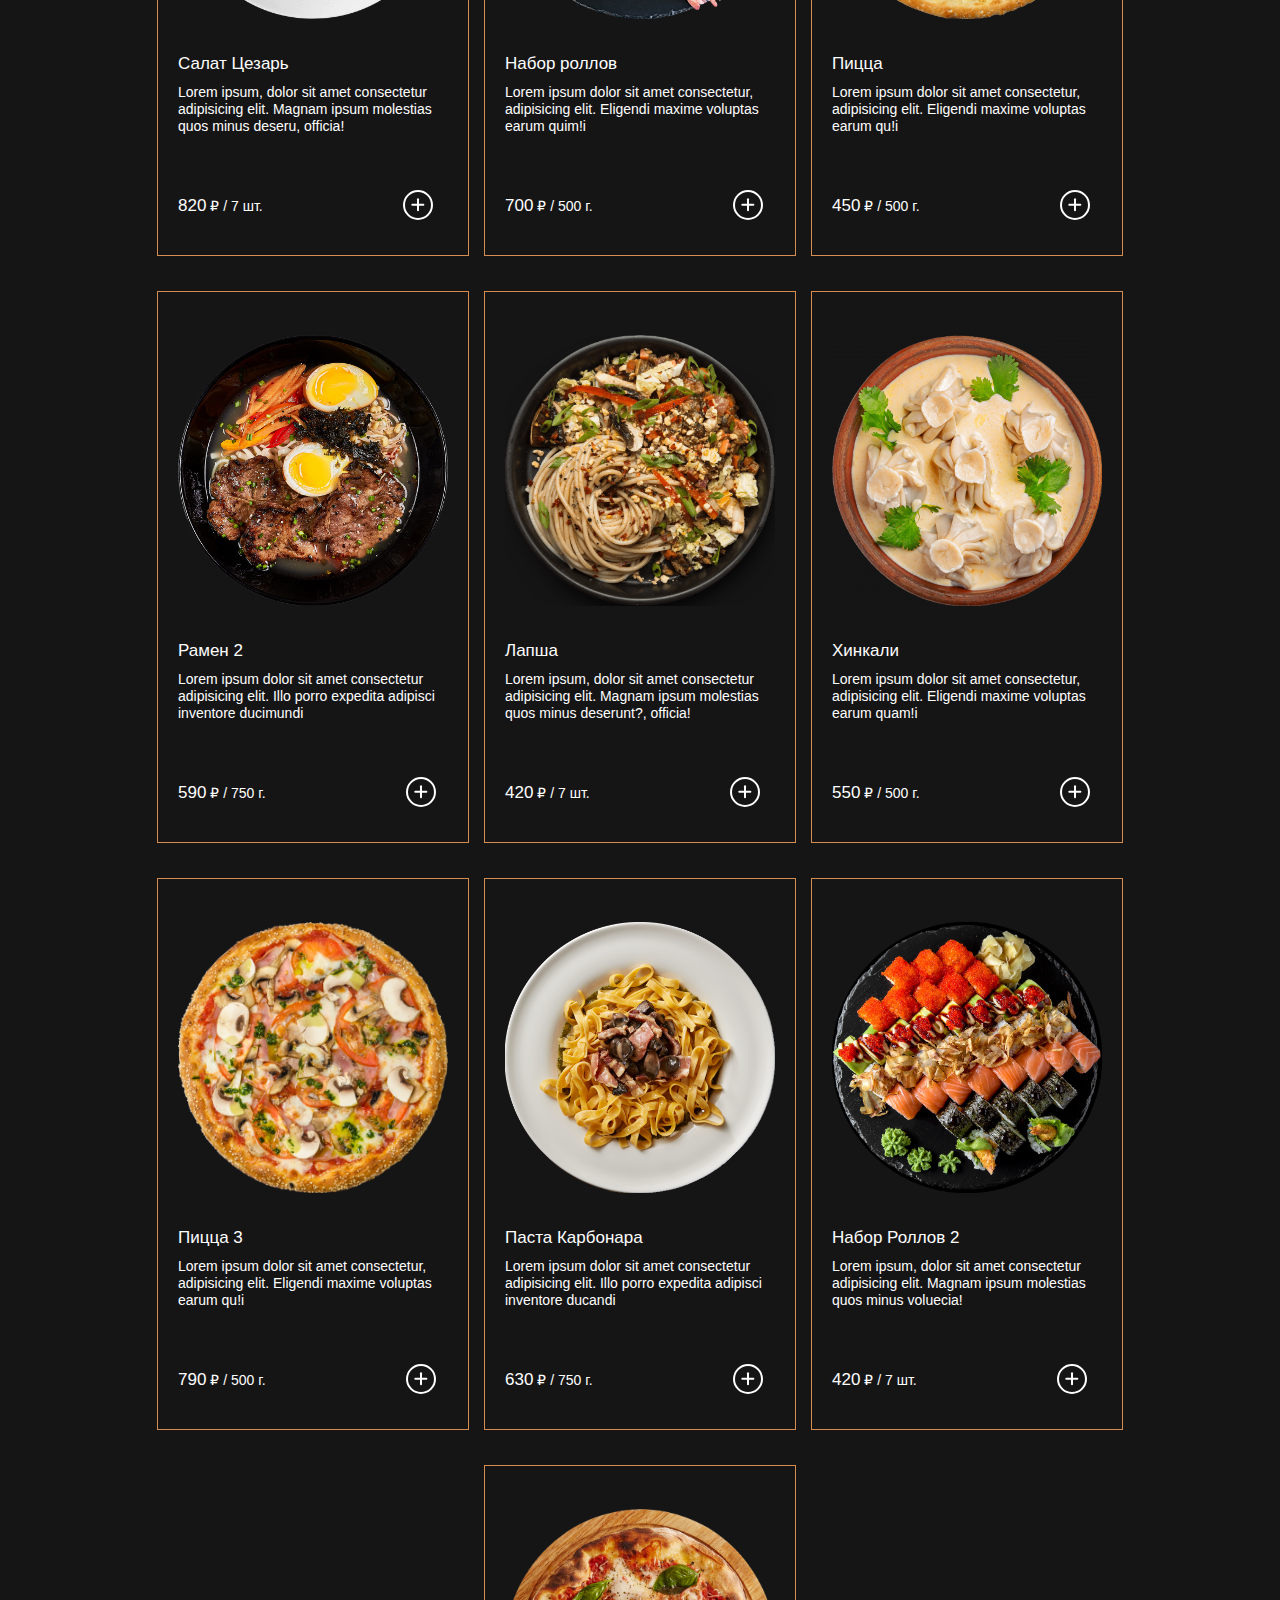
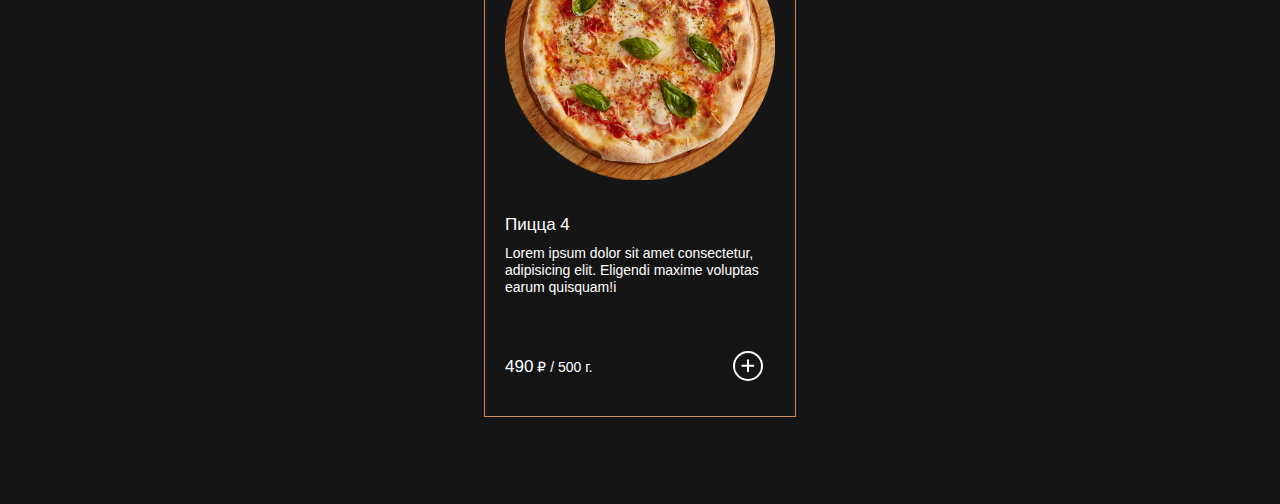
==== commit e3ea4e7e: "сделал поиск" ====
--- a/index.html
+++ b/index.html
@@ -8,11 +8,12 @@
     <title>Document</title>
   </head>
   <body class="body">
+    <div class="info"></div>
     <header class="header">
       <div class="header-container">
         <h1 class="header__title">наша продукция</h1>
         <div class="header__right-block">
-          <input class="header__search" type="text" />
+          <input class="header__search" type="text" placeholder="Введите блюдо"/>
           <div class="header__basket">
             <div class="header__list">
               <div class="header__amount">
@@ -31,10 +32,6 @@
               class="header__basket-link"
               type="button"
               onclick="basketLink()">
-              <!-- <img
-                class="header__basket-link--img"
-                src="/images/menu/basket_btn_img.svg"
-                alt="" /> -->
             </button>
           </div>
 
@@ -44,77 +41,12 @@
     </header>
 
     <main class="menu">
-      <div class="menu-container">
-        <div class="info"></div>
-      </div>
+      <div class="menu-container"></div>
     </main>
 
-    <!-- модальное окно -->
-
-    <!--______________________ Окно блюда _______________________________-->
-    <!-- <div class="info">
-      <div class="info-container">
-        <div class="info-main">
-          <img
-            class="info-main__dish-img"
-            src="/images/menu/dish_2.svg"
-            alt="" />
-
-          <div class="info-dish">
-            <h2 class="info-dish__title">Свиные ребрышки на гриле</h2>
-            <p class="info-dish__description">
-              Не следует, однако забывать, что консультация с широким активом
-              представляет собой интересный эксперимент проверки новых
-              предложений. Не следует, однако забывать, что сложившаяся
-              структура организации позволяет оценить значение новых
-              предложений. Разнообразный и богатый опыт начало повседневной
-              работы по формированию позиции требуют от нас анализа позиций.Не
-              следует, однако забывать, что консультация с широким активом
-              представляет собой интересный эксперимент проверки новых
-              предложений. Не следует, однако забывать, что сложившаяся
-              структура организации позволяет оценить значение новых
-              предложений.
-            </p>
-
-            <div class="info-dish__order">
-              <div class="info-dish__params">
-                <span class="info-dish__cost">1 600 ₽</span>
-                <span class="info-dish__weight"> / 750 г.</span>
-              </div>
-              <button class="info-dish__add-btn">В корзину</button>
-            </div>
-          </div>
-        </div>
-      </div>
-    </div> -->
-    <!-- <div class="dish-id"  data-id="${dish.id}"></div> -->
-    <!-- _____________________Страница корзины______________________________ -->
-    <!-- <div class="basket">
-      <div class="basket-container">
-        <div class="basket-empty">
-          <img
-            class="basket-empty__img"
-            src="/images/basket/basket-empty.png"
-            alt="" />
-          <h2 class="basket-empty__title">Корзина пуста</h2>
-        </div>
-
-        <div class="basket-list"></div>
-        <hr class="line" />
-        <footer class="basket-order">
-          <div class="basket-order__cost">
-            <span class="basket-order__title">Заказ на сумму:</span>
-            <span class="basket-order__sum"></span>
-            <span class="basket-order__sum-rubles">₽</span>
-          </div>
-
-          <button class="basket-order__btn-order">Оформить заказ</button>
-        </footer>
-      </div>
-    </div> -->
-
+    <script src="/scripts/components/state.js"></script>
     <script src="/scripts/components/addDish.js"></script>
     <script src="/scripts/components/menuPage.js"></script>
-    <!-- <script src="/scripts/components/switchers.js"></script> -->
+    <script src="/scripts/components/switchers.js"></script>
   </body>
 </html>
--- a/css/style.css
+++ b/css/style.css
@@ -365,6 +365,7 @@
 }
 
 .header {
+  margin-bottom: 40px;
   padding: 20px 0px;
   background: #161516;
   position: -webkit-sticky;
@@ -511,6 +512,9 @@
   overflow: hidden;
 }
 
+.menu {
+  margin-bottom: 67px;
+}
 .menu-container {
   display: flex;
   flex-wrap: wrap;
@@ -518,6 +522,9 @@
   max-width: 1300px;
   margin: 0 auto;
   gap: 15px;
+}
+.menu .hide {
+  display: none;
 }
 .menu__dish {
   position: relative;
@@ -533,6 +540,9 @@
   height: 271px;
   margin-bottom: 30px;
 }
+.menu__dish-img:hover {
+  cursor: pointer;
+}
 .menu__dish-title {
   margin: 0 0 10px;
   font-family: "Montserrat-Medium", sans-serif;
@@ -628,6 +638,7 @@
 .basket-list {
   max-width: 1000px;
   margin: 0 auto;
+  margin-bottom: 80px;
 }
 .basket-dish {
   display: flex;
@@ -839,6 +850,8 @@
   color: #ffffff;
 }
 .basket-order__sum {
+  display: inline-block;
+  width: 55px;
   font-family: "Montserrat-Regular", sans-serif;
   font-style: normal;
   font-weight: 400;
@@ -892,6 +905,7 @@
 }
 
 .basket-header {
+  margin-bottom: 60px;
   padding: 20px 0px;
   background: #161516;
   position: -webkit-sticky;
@@ -909,7 +923,7 @@
 .basket-header__btn-back {
   width: 32px;
   height: 32px;
-  border: 1px solid #d58c51;
+  border: 2px solid #d58c51;
   border-radius: 50px;
   background-image: url(/images/basket/btn_back.svg);
   background-position: center;
@@ -917,6 +931,7 @@
 }
 .basket-header__btn-back:hover {
   cursor: pointer;
+  opacity: 0.7;
 }
 .basket-header__title {
   margin: 0;
@@ -1018,12 +1033,12 @@
   position: fixed;
   width: 100%;
   height: 100%;
-  padding-top: 100px;
+  padding-top: 150px;
   z-index: 100;
   transition: width 2s;
 }
 .info-container {
-  width: 1200px;
+  width: 75%;
   height: 70%;
   margin: 0 auto;
   padding-top: 25px;
@@ -1036,11 +1051,15 @@
   margin-bottom: 50px;
   width: 32px;
   height: 32px;
-  border: 1px solid #d58c51;
+  border: 2px solid #d58c51;
   border-radius: 50px;
   background-image: url(/images/basket/btn_back.svg);
   background-position: center;
   background-color: transparent;
+}
+.info__btn-back:hover {
+  cursor: pointer;
+  opacity: 0.7;
 }
 .info-main {
   display: flex;
@@ -1106,14 +1125,12 @@
 }
 .info-dish__add-btn:hover {
   cursor: pointer;
-  transition: 0.4s;
   color: #ffffff;
 }
 .info-dish__add-btn:active {
   cursor: pointer;
-  opacity: 0.6;
-  color: #ffffff;
-  border: 1px solid #ffffff;
+  color: #ffffff;
+  outline: 1px solid #d58c51;
 }
 
 .info-show {
